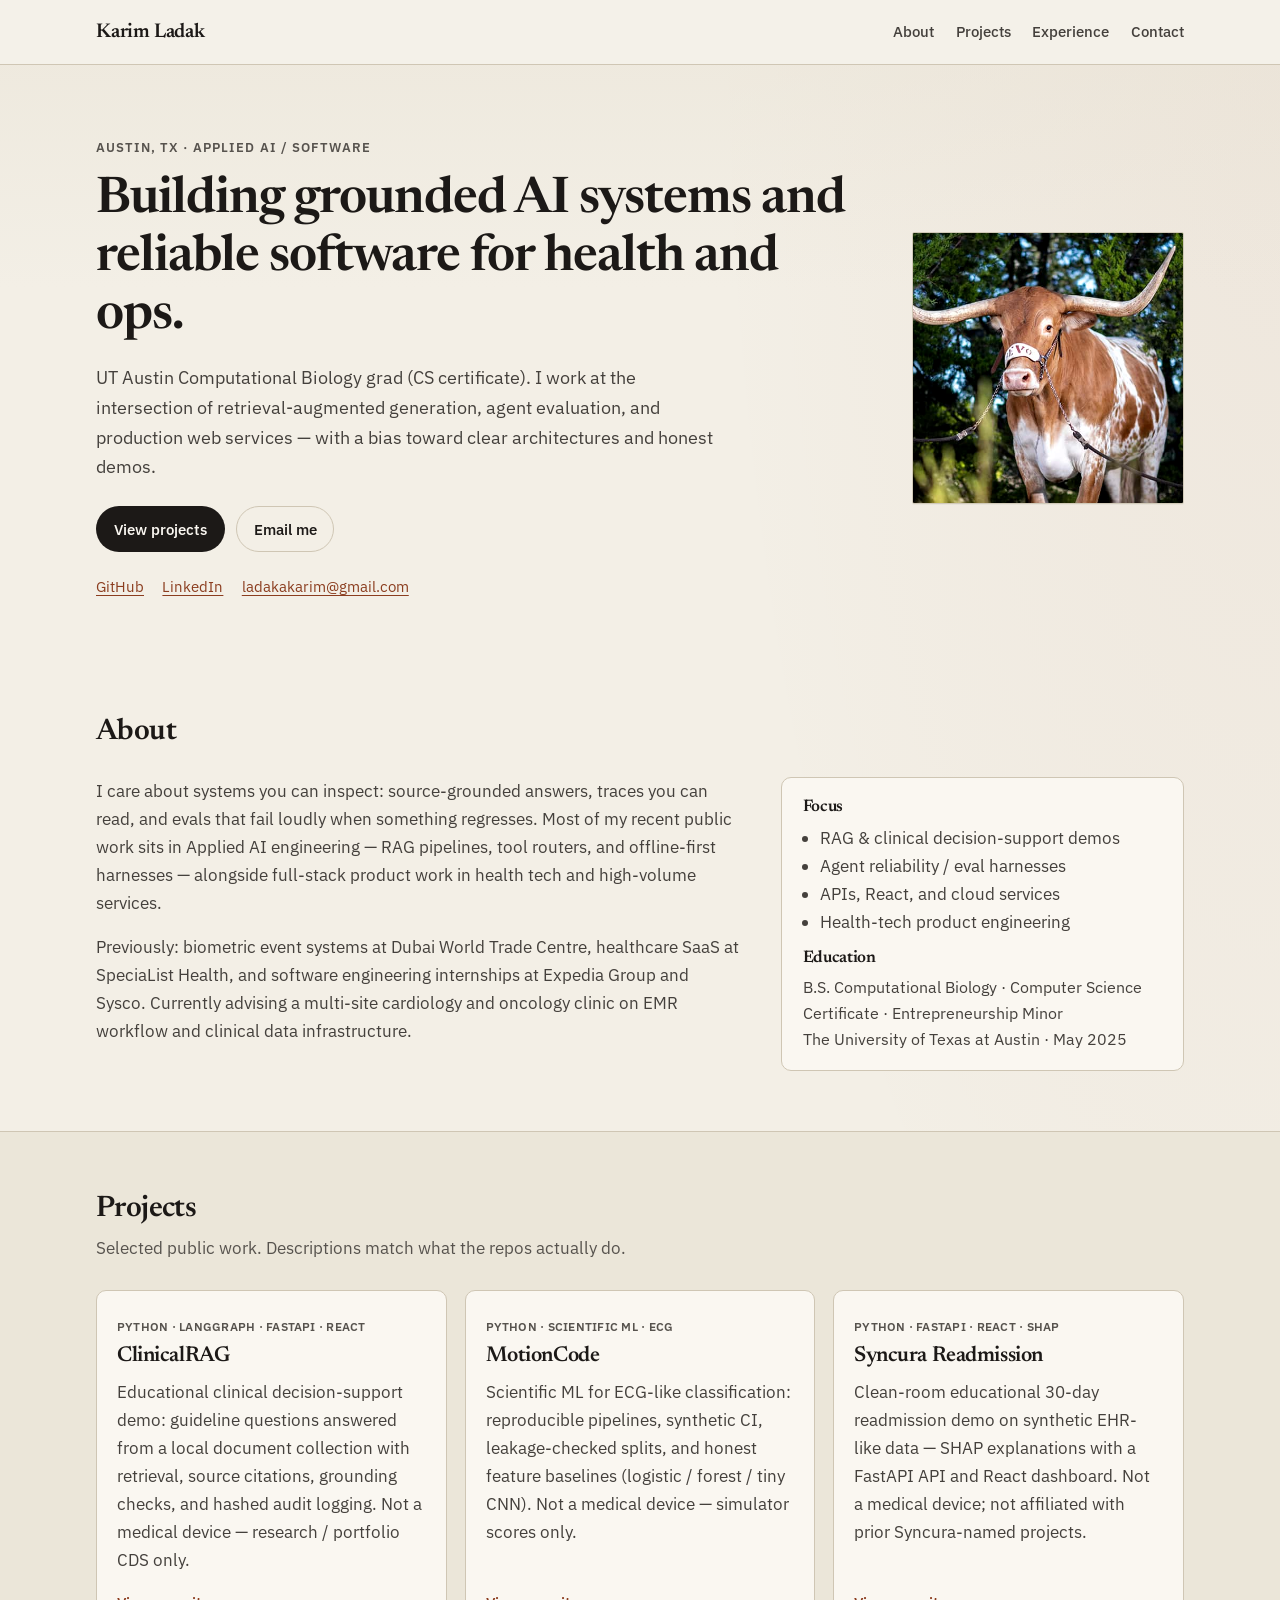
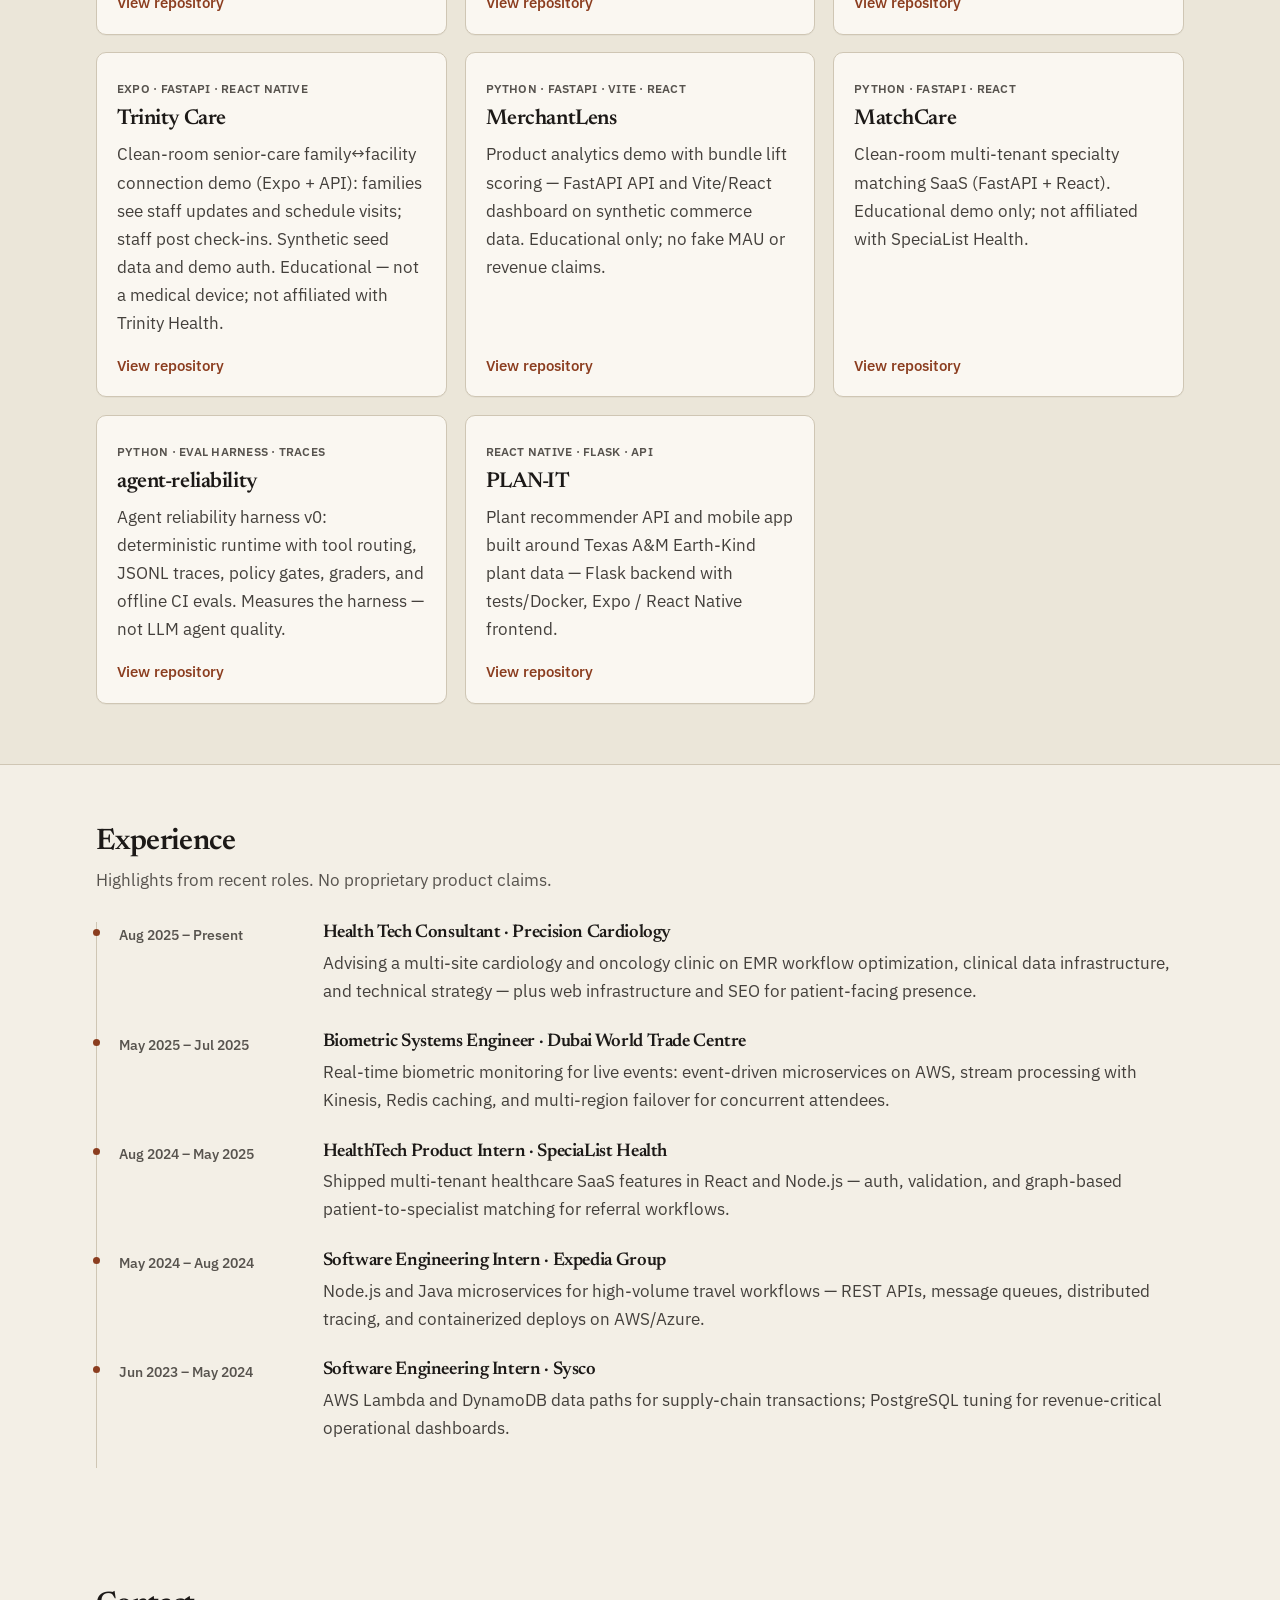
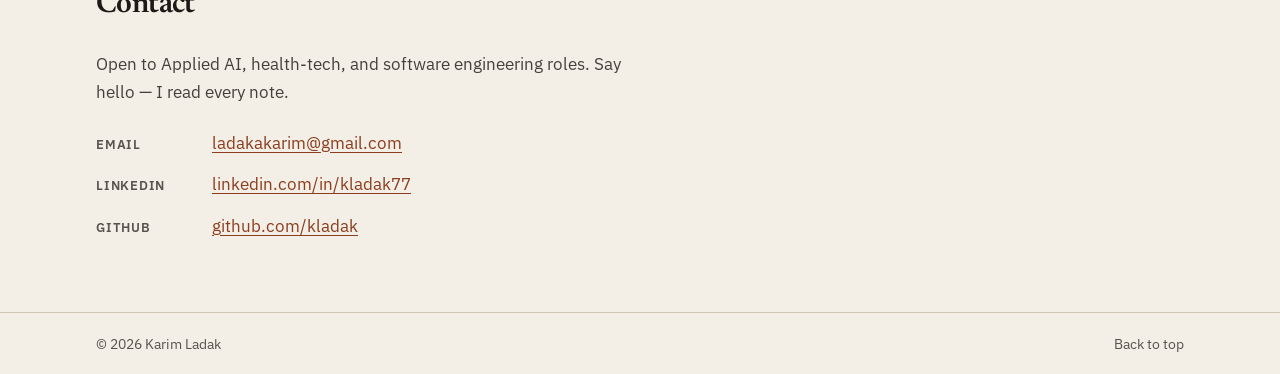
==== index.html @ 15b4f210 "Add MatchCare project card to the portfolio." ====
<!DOCTYPE html>
<html lang="en">
<head>
  <meta charset="utf-8" />
  <meta name="viewport" content="width=device-width, initial-scale=1" />
  <meta name="description" content="Karim Ladak — Applied AI and software engineer. Portfolio: clinical RAG, agent reliability harnesses, and full-stack systems." />
  <meta name="theme-color" content="#1c1917" />
  <title>Karim Ladak</title>
  <link rel="preconnect" href="https://fonts.googleapis.com" />
  <link rel="preconnect" href="https://fonts.gstatic.com" crossorigin />
  <link href="https://fonts.googleapis.com/css2?family=IBM+Plex+Sans:ital,wght@0,400;0,500;0,600;1,400&family=Newsreader:opsz,wght@6..72,500;6..72,600&display=swap" rel="stylesheet" />
  <link rel="stylesheet" href="styles.css" />
</head>
<body>
  <a class="skip-link" href="#main">Skip to content</a>

  <header class="site-header" id="top">
    <div class="wrap header-inner">
      <a class="wordmark" href="#top">Karim Ladak</a>
      <button class="nav-toggle" type="button" aria-expanded="false" aria-controls="site-nav" aria-label="Open menu">
        <span class="nav-toggle-bar" aria-hidden="true"></span>
        <span class="nav-toggle-bar" aria-hidden="true"></span>
      </button>
      <nav class="site-nav" id="site-nav" aria-label="Primary">
        <a href="#about">About</a>
        <a href="#projects">Projects</a>
        <a href="#experience">Experience</a>
        <a href="#contact">Contact</a>
      </nav>
    </div>
  </header>

  <main id="main">
    <section class="hero wrap" aria-labelledby="hero-heading">
      <div class="hero-copy">
        <p class="eyebrow">Austin, TX · Applied AI / Software</p>
        <h1 id="hero-heading">Building grounded AI systems and reliable software for health and ops.</h1>
        <p class="lede">
          UT Austin Computational Biology grad (CS certificate). I work at the intersection of
          retrieval-augmented generation, agent evaluation, and production web services —
          with a bias toward clear architectures and honest demos.
        </p>
        <div class="hero-actions">
          <a class="btn btn-primary" href="#projects">View projects</a>
          <a class="btn btn-ghost" href="mailto:ladakakarim@gmail.com">Email me</a>
        </div>
        <ul class="hero-links" aria-label="Profiles">
          <li><a href="https://github.com/kladak" rel="noopener noreferrer" target="_blank">GitHub</a></li>
          <li><a href="https://www.linkedin.com/in/kladak77" rel="noopener noreferrer" target="_blank">LinkedIn</a></li>
          <li><a href="mailto:ladakakarim@gmail.com">ladakakarim@gmail.com</a></li>
        </ul>
      </div>
      <figure class="hero-photo">
        <img src="avatar.jpg" width="320" height="320" alt="Portrait of Karim Ladak" />
      </figure>
    </section>

    <section class="section wrap" id="about" aria-labelledby="about-heading">
      <div class="section-head">
        <h2 id="about-heading">About</h2>
      </div>
      <div class="about-grid">
        <div class="about-prose">
          <p>
            I care about systems you can inspect: source-grounded answers, traces you can read,
            and evals that fail loudly when something regresses. Most of my recent public work
            sits in Applied AI engineering — RAG pipelines, tool routers, and offline-first harnesses —
            alongside full-stack product work in health tech and high-volume services.
          </p>
          <p>
            Previously: biometric event systems at Dubai World Trade Centre, healthcare SaaS at
            SpeciaList Health, and software engineering internships at Expedia Group and Sysco.
            Currently advising a multi-site cardiology and oncology clinic on EMR workflow and
            clinical data infrastructure.
          </p>
        </div>
        <aside class="about-aside" aria-label="Focus areas">
          <h3>Focus</h3>
          <ul>
            <li>RAG &amp; clinical decision-support demos</li>
            <li>Agent reliability / eval harnesses</li>
            <li>APIs, React, and cloud services</li>
            <li>Health-tech product engineering</li>
          </ul>
          <h3>Education</h3>
          <p>
            B.S. Computational Biology · Computer Science Certificate · Entrepreneurship Minor<br />
            The University of Texas at Austin · May 2025
          </p>
        </aside>
      </div>
    </section>

    <section class="section section-muted wrap" id="projects" aria-labelledby="projects-heading">
      <div class="section-head">
        <h2 id="projects-heading">Projects</h2>
        <p class="section-sub">Selected public work. Descriptions match what the repos actually do.</p>
      </div>
      <div class="project-grid">
        <article class="project-card">
          <div class="project-meta">
            <span class="tag">Python · LangGraph · FastAPI · React</span>
          </div>
          <h3><a href="https://github.com/kladak/clinicalRAG" rel="noopener noreferrer" target="_blank">ClinicalRAG</a></h3>
          <p>
            Educational clinical decision-support demo: guideline questions answered from a local
            document collection with retrieval, source citations, grounding checks, and hashed
            audit logging. Not a medical device — research / portfolio CDS only.
          </p>
          <a class="text-link" href="https://github.com/kladak/clinicalRAG" rel="noopener noreferrer" target="_blank">View repository</a>
        </article>

        <article class="project-card">
          <div class="project-meta">
            <span class="tag">Python · scientific ML · ECG</span>
          </div>
          <h3><a href="https://github.com/kladak/motioncode" rel="noopener noreferrer" target="_blank">MotionCode</a></h3>
          <p>
            Scientific ML for ECG-like classification: reproducible pipelines, synthetic CI,
            leakage-checked splits, and honest feature baselines (logistic / forest / tiny CNN).
            Not a medical device — simulator scores only.
          </p>
          <a class="text-link" href="https://github.com/kladak/motioncode" rel="noopener noreferrer" target="_blank">View repository</a>
        </article>

        <article class="project-card">
          <div class="project-meta">
            <span class="tag">Python · FastAPI · React · SHAP</span>
          </div>
          <h3><a href="https://github.com/kladak/syncura-readmission" rel="noopener noreferrer" target="_blank">Syncura Readmission</a></h3>
          <p>
            Clean-room educational 30-day readmission demo on synthetic EHR-like data —
            SHAP explanations with a FastAPI API and React dashboard. Not a medical device;
            not affiliated with prior Syncura-named projects.
          </p>
          <a class="text-link" href="https://github.com/kladak/syncura-readmission" rel="noopener noreferrer" target="_blank">View repository</a>
        </article>

        <article class="project-card">
          <div class="project-meta">
            <span class="tag">Expo · FastAPI · React Native</span>
          </div>
          <h3><a href="https://github.com/kladak/trinity-care" rel="noopener noreferrer" target="_blank">Trinity Care</a></h3>
          <p>
            Clean-room senior-care family↔facility connection demo (Expo + API):
            families see staff updates and schedule visits; staff post check-ins.
            Synthetic seed data and demo auth. Educational — not a medical device;
            not affiliated with Trinity Health.
          </p>
          <a class="text-link" href="https://github.com/kladak/trinity-care" rel="noopener noreferrer" target="_blank">View repository</a>
        </article>

        <article class="project-card">
          <div class="project-meta">
            <span class="tag">Python · FastAPI · Vite · React</span>
          </div>
          <h3><a href="https://github.com/kladak/merchantlens" rel="noopener noreferrer" target="_blank">MerchantLens</a></h3>
          <p>
            Product analytics demo with bundle lift scoring — FastAPI API and Vite/React
            dashboard on synthetic commerce data. Educational only; no fake MAU or revenue claims.
          </p>
          <a class="text-link" href="https://github.com/kladak/merchantlens" rel="noopener noreferrer" target="_blank">View repository</a>
        </article>

        <article class="project-card">
          <div class="project-meta">
            <span class="tag">Python · FastAPI · React</span>
          </div>
          <h3><a href="https://github.com/kladak/matchcare" rel="noopener noreferrer" target="_blank">MatchCare</a></h3>
          <p>
            Clean-room multi-tenant specialty matching SaaS (FastAPI + React).
            Educational demo only; not affiliated with SpeciaList Health.
          </p>
          <a class="text-link" href="https://github.com/kladak/matchcare" rel="noopener noreferrer" target="_blank">View repository</a>
        </article>

        <article class="project-card">
          <div class="project-meta">
            <span class="tag">Python · eval harness · traces</span>
          </div>
          <h3><a href="https://github.com/kladak/agent-reliability" rel="noopener noreferrer" target="_blank">agent-reliability</a></h3>
          <p>
            Agent reliability harness v0: deterministic runtime with tool routing, JSONL traces,
            policy gates, graders, and offline CI evals. Measures the harness — not LLM agent quality.
          </p>
          <a class="text-link" href="https://github.com/kladak/agent-reliability" rel="noopener noreferrer" target="_blank">View repository</a>
        </article>

        <article class="project-card">
          <div class="project-meta">
            <span class="tag">React Native · Flask · API</span>
          </div>
          <h3><a href="https://github.com/kladak/PLAN-IT" rel="noopener noreferrer" target="_blank">PLAN-IT</a></h3>
          <p>
            Plant recommender API and mobile app built around Texas A&amp;M Earth-Kind plant data —
            Flask backend with tests/Docker, Expo / React Native frontend.
          </p>
          <a class="text-link" href="https://github.com/kladak/PLAN-IT" rel="noopener noreferrer" target="_blank">View repository</a>
        </article>

      </div>
    </section>

    <section class="section wrap" id="experience" aria-labelledby="experience-heading">
      <div class="section-head">
        <h2 id="experience-heading">Experience</h2>
        <p class="section-sub">Highlights from recent roles. No proprietary product claims.</p>
      </div>
      <ol class="timeline">
        <li>
          <div class="timeline-when">Aug 2025 – Present</div>
          <div class="timeline-body">
            <h3>Health Tech Consultant · Precision Cardiology</h3>
            <p>
              Advising a multi-site cardiology and oncology clinic on EMR workflow optimization,
              clinical data infrastructure, and technical strategy — plus web infrastructure and
              SEO for patient-facing presence.
            </p>
          </div>
        </li>
        <li>
          <div class="timeline-when">May 2025 – Jul 2025</div>
          <div class="timeline-body">
            <h3>Biometric Systems Engineer · Dubai World Trade Centre</h3>
            <p>
              Real-time biometric monitoring for live events: event-driven microservices on AWS,
              stream processing with Kinesis, Redis caching, and multi-region failover for concurrent
              attendees.
            </p>
          </div>
        </li>
        <li>
          <div class="timeline-when">Aug 2024 – May 2025</div>
          <div class="timeline-body">
            <h3>HealthTech Product Intern · SpeciaList Health</h3>
            <p>
              Shipped multi-tenant healthcare SaaS features in React and Node.js — auth, validation,
              and graph-based patient-to-specialist matching for referral workflows.
            </p>
          </div>
        </li>
        <li>
          <div class="timeline-when">May 2024 – Aug 2024</div>
          <div class="timeline-body">
            <h3>Software Engineering Intern · Expedia Group</h3>
            <p>
              Node.js and Java microservices for high-volume travel workflows — REST APIs, message
              queues, distributed tracing, and containerized deploys on AWS/Azure.
            </p>
          </div>
        </li>
        <li>
          <div class="timeline-when">Jun 2023 – May 2024</div>
          <div class="timeline-body">
            <h3>Software Engineering Intern · Sysco</h3>
            <p>
              AWS Lambda and DynamoDB data paths for supply-chain transactions; PostgreSQL tuning
              for revenue-critical operational dashboards.
            </p>
          </div>
        </li>
      </ol>
    </section>

    <section class="section section-contact wrap" id="contact" aria-labelledby="contact-heading">
      <div class="section-head">
        <h2 id="contact-heading">Contact</h2>
      </div>
      <p class="contact-lede">
        Open to Applied AI, health-tech, and software engineering roles.
        Say hello — I read every note.
      </p>
      <ul class="contact-list">
        <li>
          <span class="contact-label">Email</span>
          <a href="mailto:ladakakarim@gmail.com">ladakakarim@gmail.com</a>
        </li>
        <li>
          <span class="contact-label">LinkedIn</span>
          <a href="https://www.linkedin.com/in/kladak77" rel="noopener noreferrer" target="_blank">linkedin.com/in/kladak77</a>
        </li>
        <li>
          <span class="contact-label">GitHub</span>
          <a href="https://github.com/kladak" rel="noopener noreferrer" target="_blank">github.com/kladak</a>
        </li>
      </ul>
    </section>
  </main>

  <footer class="site-footer">
    <div class="wrap footer-inner">
      <p>© <span id="year"></span> Karim Ladak</p>
      <a href="#top">Back to top</a>
    </div>
  </footer>

  <script src="script.js" defer></script>
</body>
</html>
---- styles.css ----
:root {
  --bg: #f3efe6;
  --bg-raised: #faf7f1;
  --bg-muted: #e8e2d4;
  --ink: #1c1917;
  --ink-soft: #44403c;
  --muted: #57534e;
  --line: #cfc6b4;
  --accent: #8b3d1f;
  --accent-hover: #6b2d16;
  --focus: #1c1917;
  --shadow: 0 1px 0 rgba(28, 25, 23, 0.04);
  --radius: 10px;
  --max: 68rem;
  --header-h: 4rem;
}

*,
*::before,
*::after {
  box-sizing: border-box;
}

html {
  scroll-behavior: smooth;
}

@media (prefers-reduced-motion: reduce) {
  html { scroll-behavior: auto; }
  *, *::before, *::after {
    animation-duration: 0.01ms !important;
    animation-iteration-count: 1 !important;
    transition-duration: 0.01ms !important;
  }
}

body {
  margin: 0;
  font-family: "IBM Plex Sans", "Segoe UI", sans-serif;
  font-size: 1.0625rem;
  line-height: 1.65;
  color: var(--ink);
  background: var(--bg);
  background-image:
    linear-gradient(180deg, rgba(232, 226, 212, 0.55) 0, transparent 18rem),
    radial-gradient(ellipse at 100% 0, rgba(139, 61, 31, 0.05), transparent 36rem);
}

img {
  max-width: 100%;
  height: auto;
  display: block;
}

a {
  color: var(--accent);
  text-underline-offset: 0.18em;
}

a:hover {
  color: var(--accent-hover);
}

a:focus-visible,
button:focus-visible {
  outline: 2px solid var(--focus);
  outline-offset: 3px;
}

.skip-link {
  position: absolute;
  left: 0.75rem;
  top: -3rem;
  z-index: 80;
  padding: 0.45rem 0.75rem;
  background: var(--ink);
  color: var(--bg-raised);
  text-decoration: none;
}

.skip-link:focus {
  top: 0.75rem;
}

.wrap {
  width: min(var(--max), calc(100% - 2.5rem));
  margin-inline: auto;
}

.site-header {
  position: sticky;
  top: 0;
  z-index: 40;
  background: color-mix(in srgb, var(--bg) 88%, white);
  backdrop-filter: blur(10px);
  border-bottom: 1px solid var(--line);
}

.header-inner {
  display: flex;
  align-items: center;
  justify-content: space-between;
  min-height: var(--header-h);
  gap: 1rem;
}

.wordmark {
  font-family: Newsreader, "Times New Roman", serif;
  font-size: 1.25rem;
  font-weight: 600;
  letter-spacing: -0.01em;
  color: var(--ink);
  text-decoration: none;
}

.wordmark:hover { color: var(--ink); }

.site-nav {
  display: flex;
  gap: 1.35rem;
}

.site-nav a {
  color: var(--ink-soft);
  text-decoration: none;
  font-size: 0.95rem;
  font-weight: 500;
}

.site-nav a:hover { color: var(--ink); }

.nav-toggle {
  display: none;
  width: 2.5rem;
  height: 2.5rem;
  padding: 0;
  border: 1px solid var(--line);
  border-radius: 6px;
  background: var(--bg-raised);
  cursor: pointer;
}

.nav-toggle-bar {
  display: block;
  width: 1rem;
  height: 1.5px;
  margin: 4px auto;
  background: var(--ink);
}

.hero {
  display: grid;
  grid-template-columns: minmax(0, 1.4fr) minmax(12rem, 17rem);
  gap: 3.5rem;
  align-items: center;
  padding: 4.5rem 0 3.5rem;
}

.eyebrow {
  margin: 0 0 0.85rem;
  font-size: 0.8rem;
  font-weight: 600;
  letter-spacing: 0.08em;
  text-transform: uppercase;
  color: var(--muted);
}

h1, h2, h3 {
  font-family: Newsreader, "Times New Roman", serif;
  font-weight: 600;
  letter-spacing: -0.02em;
  line-height: 1.15;
}

h1 {
  margin: 0 0 1.1rem;
  font-size: clamp(2.05rem, 4.2vw, 3.15rem);
}

.lede {
  margin: 0 0 1.5rem;
  max-width: 40rem;
  color: var(--ink-soft);
  font-size: 1.125rem;
}

.hero-actions {
  display: flex;
  flex-wrap: wrap;
  gap: 0.7rem;
  margin-bottom: 1.35rem;
}

.btn {
  display: inline-flex;
  align-items: center;
  justify-content: center;
  padding: 0.6rem 1.05rem;
  border-radius: 999px;
  font-weight: 550;
  font-size: 0.95rem;
  text-decoration: none;
  border: 1px solid transparent;
}

.btn-primary {
  background: var(--ink);
  color: #faf7f1;
}

.btn-primary:hover {
  background: #0c0a09;
  color: #faf7f1;
}

.btn-ghost {
  background: transparent;
  color: var(--ink);
  border-color: var(--line);
}

.btn-ghost:hover {
  color: var(--ink);
  border-color: var(--ink);
}

.hero-links {
  display: flex;
  flex-wrap: wrap;
  gap: 0.4rem 1.15rem;
  margin: 0;
  padding: 0;
  list-style: none;
  font-size: 0.95rem;
}

.hero-photo {
  margin: 0;
}

.hero-photo img {
  width: 100%;
  aspect-ratio: 1;
  object-fit: cover;
  object-position: 50% 18%;
  border-radius: 2px;
  border: 1px solid var(--line);
  box-shadow: var(--shadow);
  filter: grayscale(0.12) contrast(1.04);
}

.section {
  padding: 3.75rem 0;
}

.section-muted {
  border-block: 1px solid var(--line);
  background: color-mix(in srgb, var(--bg-muted) 70%, var(--bg));
  width: 100%;
  max-width: none;
  padding-inline: 0;
}

.section-muted.wrap {
  width: 100%;
}

.section-muted > * {
  width: min(var(--max), calc(100% - 2.5rem));
  margin-inline: auto;
}

.section-head {
  margin-bottom: 1.75rem;
}

.section-head h2 {
  margin: 0;
  font-size: 1.85rem;
}

.section-sub {
  margin: 0.45rem 0 0;
  color: var(--muted);
  max-width: 38rem;
}

.about-grid {
  display: grid;
  grid-template-columns: minmax(0, 1.6fr) minmax(0, 1fr);
  gap: 2.5rem;
}

.about-prose p {
  margin: 0 0 1rem;
  color: var(--ink-soft);
}

.about-aside {
  padding: 1.25rem 1.3rem 1.1rem;
  background: var(--bg-raised);
  border: 1px solid var(--line);
  border-radius: var(--radius);
}

.about-aside h3 {
  margin: 0.85rem 0 0.4rem;
  font-size: 1.05rem;
}

.about-aside h3:first-child { margin-top: 0; }

.about-aside ul {
  margin: 0;
  padding-left: 1.1rem;
  color: var(--ink-soft);
}

.about-aside p {
  margin: 0;
  color: var(--ink-soft);
  font-size: 0.98rem;
}

.project-grid {
  display: grid;
  grid-template-columns: repeat(3, minmax(0, 1fr));
  gap: 1.1rem;
}

.project-card {
  display: flex;
  flex-direction: column;
  padding: 1.25rem 1.25rem 1.15rem;
  background: var(--bg-raised);
  border: 1px solid var(--line);
  border-radius: var(--radius);
  box-shadow: var(--shadow);
}

.project-card h3 {
  margin: 0.35rem 0 0.55rem;
  font-size: 1.35rem;
}

.project-card h3 a {
  color: var(--ink);
  text-decoration: none;
}

.project-card h3 a:hover { color: var(--accent); }

.project-card p {
  margin: 0 0 1rem;
  color: var(--ink-soft);
  flex: 1;
}

.tag {
  font-size: 0.75rem;
  font-weight: 600;
  letter-spacing: 0.02em;
  color: var(--muted);
  text-transform: uppercase;
}

.text-link {
  font-weight: 550;
  font-size: 0.95rem;
  text-decoration: none;
}

.text-link:hover { text-decoration: underline; }

.timeline {
  list-style: none;
  margin: 0;
  padding: 0;
  border-left: 1px solid var(--line);
}

.timeline li {
  display: grid;
  grid-template-columns: 11.5rem minmax(0, 1fr);
  gap: 1.25rem;
  padding: 0 0 1.65rem 1.35rem;
  position: relative;
}

.timeline li::before {
  content: "";
  position: absolute;
  left: -4px;
  top: 0.45rem;
  width: 7px;
  height: 7px;
  border-radius: 50%;
  background: var(--accent);
}

.timeline-when {
  font-size: 0.88rem;
  font-weight: 550;
  color: var(--muted);
  padding-top: 0.15rem;
}

.timeline-body h3 {
  margin: 0 0 0.35rem;
  font-size: 1.15rem;
}

.timeline-body p {
  margin: 0;
  color: var(--ink-soft);
}

.section-contact {
  padding-bottom: 4.5rem;
}

.contact-lede {
  margin: 0 0 1.4rem;
  max-width: 34rem;
  color: var(--ink-soft);
}

.contact-list {
  list-style: none;
  margin: 0;
  padding: 0;
  display: grid;
  gap: 0.85rem;
}

.contact-list li {
  display: grid;
  grid-template-columns: 6.5rem minmax(0, 1fr);
  gap: 0.75rem;
  align-items: baseline;
}

.contact-label {
  font-size: 0.8rem;
  font-weight: 600;
  letter-spacing: 0.06em;
  text-transform: uppercase;
  color: var(--muted);
}

.site-footer {
  border-top: 1px solid var(--line);
  padding: 1.15rem 0;
  color: var(--muted);
  font-size: 0.9rem;
}

.footer-inner {
  display: flex;
  justify-content: space-between;
  gap: 1rem;
}

.footer-inner p { margin: 0; }

.footer-inner a {
  color: var(--muted);
  text-decoration: none;
}

.footer-inner a:hover { color: var(--ink); }

@media (max-width: 860px) {
  .hero {
    grid-template-columns: 1fr;
    gap: 2rem;
    padding-top: 3rem;
  }

  .hero-photo {
    max-width: 16rem;
  }

  .about-grid,
  .project-grid,
  .timeline li {
    grid-template-columns: 1fr;
  }

  .timeline-when { padding-top: 0; }
}

@media (max-width: 640px) {
  .nav-toggle { display: inline-block; }

  .site-nav {
    display: none;
    position: absolute;
    inset: var(--header-h) 0 auto 0;
    flex-direction: column;
    gap: 0;
    padding: 0.6rem 1.25rem 1rem;
    background: var(--bg-raised);
    border-bottom: 1px solid var(--line);
  }

  .site-nav.is-open { display: flex; }

  .site-nav a { padding: 0.45rem 0; }

  .hero-photo { max-width: 12.5rem; }

  .contact-list li { grid-template-columns: 1fr; gap: 0.15rem; }
}
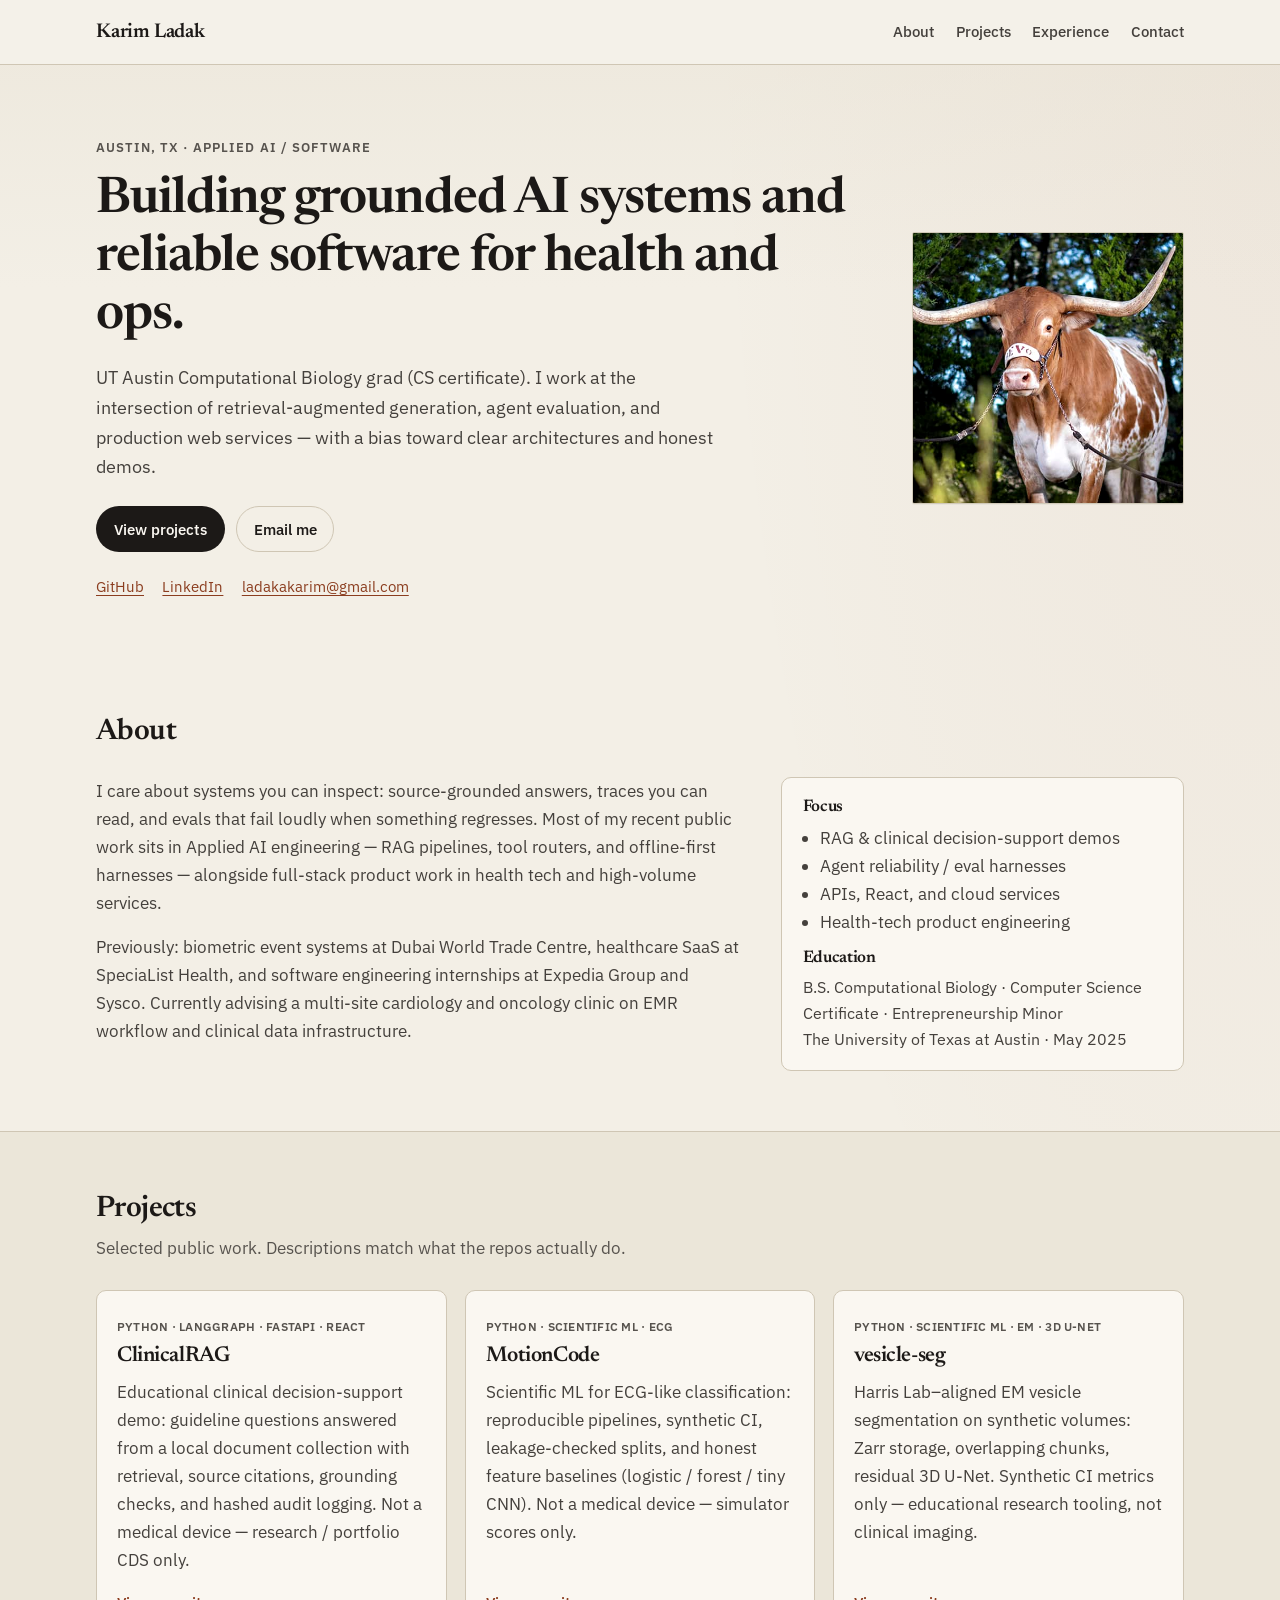
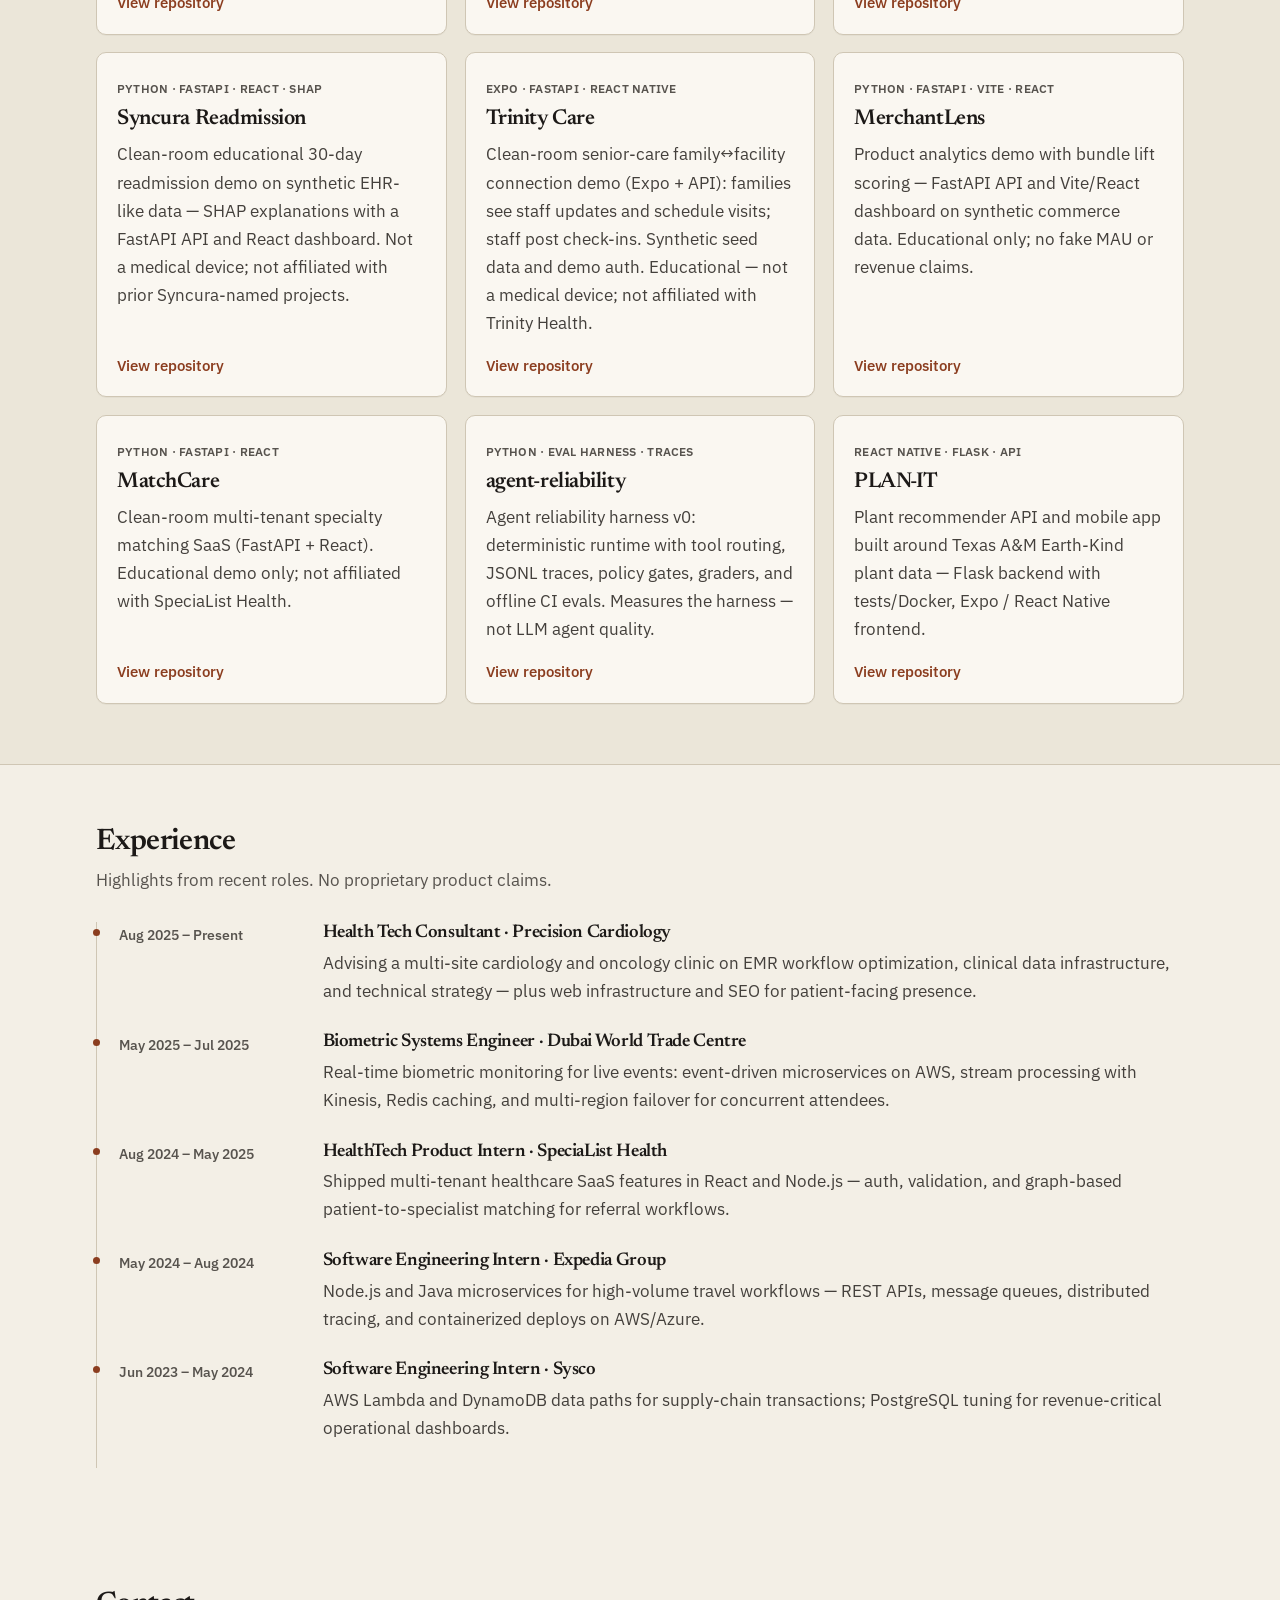
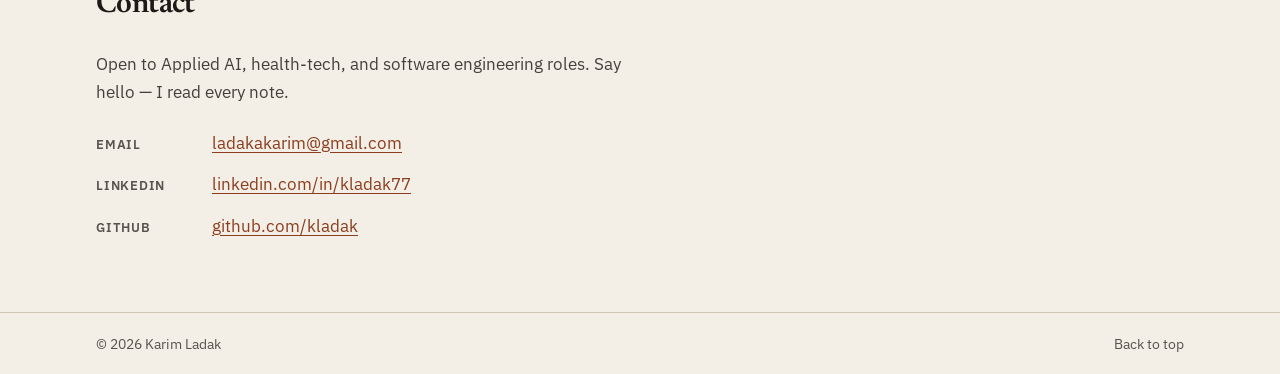
==== commit 6846414f: "Add vesicle-seg project card to the portfolio." ====
--- a/index.html
+++ b/index.html
@@ -125,6 +125,19 @@
 
         <article class="project-card">
           <div class="project-meta">
+            <span class="tag">Python · scientific ML · EM · 3D U-Net</span>
+          </div>
+          <h3><a href="https://github.com/kladak/vesicle-seg" rel="noopener noreferrer" target="_blank">vesicle-seg</a></h3>
+          <p>
+            Harris Lab–aligned EM vesicle segmentation on synthetic volumes:
+            Zarr storage, overlapping chunks, residual 3D U-Net. Synthetic CI
+            metrics only — educational research tooling, not clinical imaging.
+          </p>
+          <a class="text-link" href="https://github.com/kladak/vesicle-seg" rel="noopener noreferrer" target="_blank">View repository</a>
+        </article>
+
+        <article class="project-card">
+          <div class="project-meta">
             <span class="tag">Python · FastAPI · React · SHAP</span>
           </div>
           <h3><a href="https://github.com/kladak/syncura-readmission" rel="noopener noreferrer" target="_blank">Syncura Readmission</a></h3>
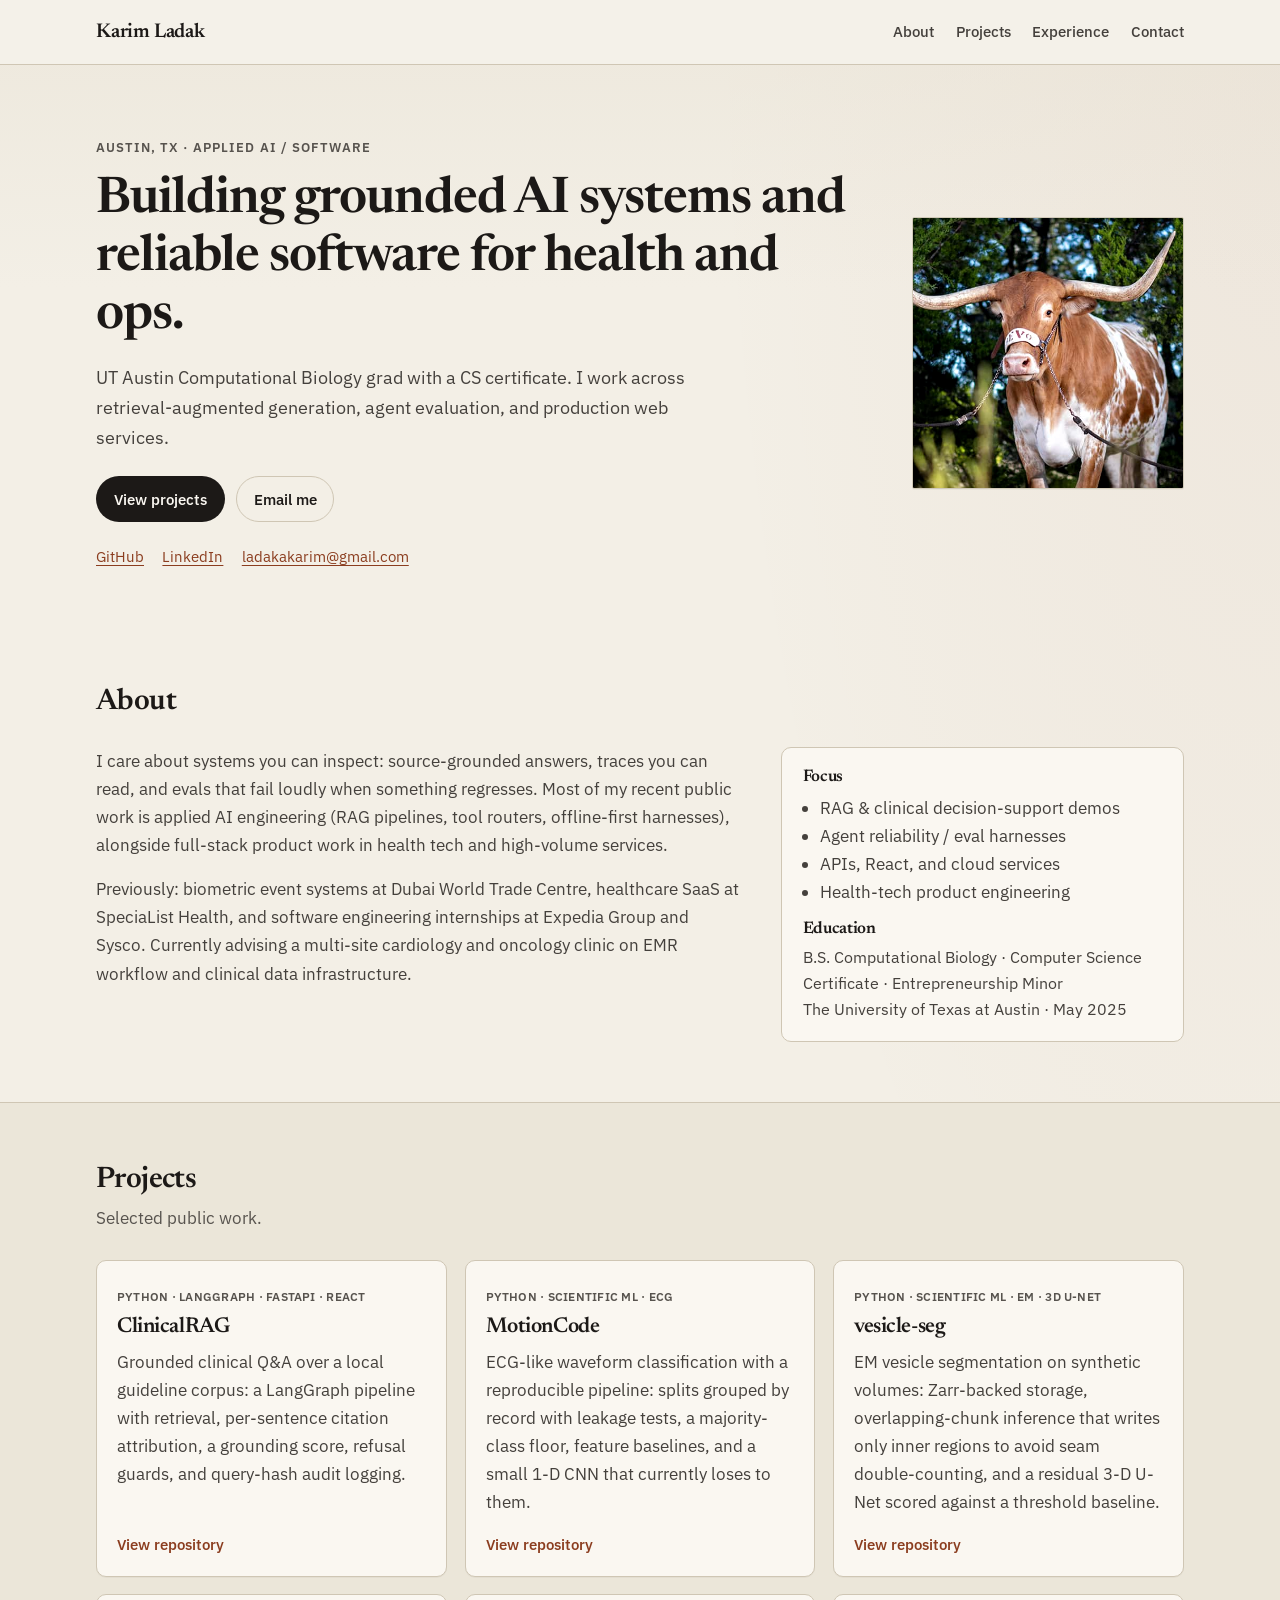
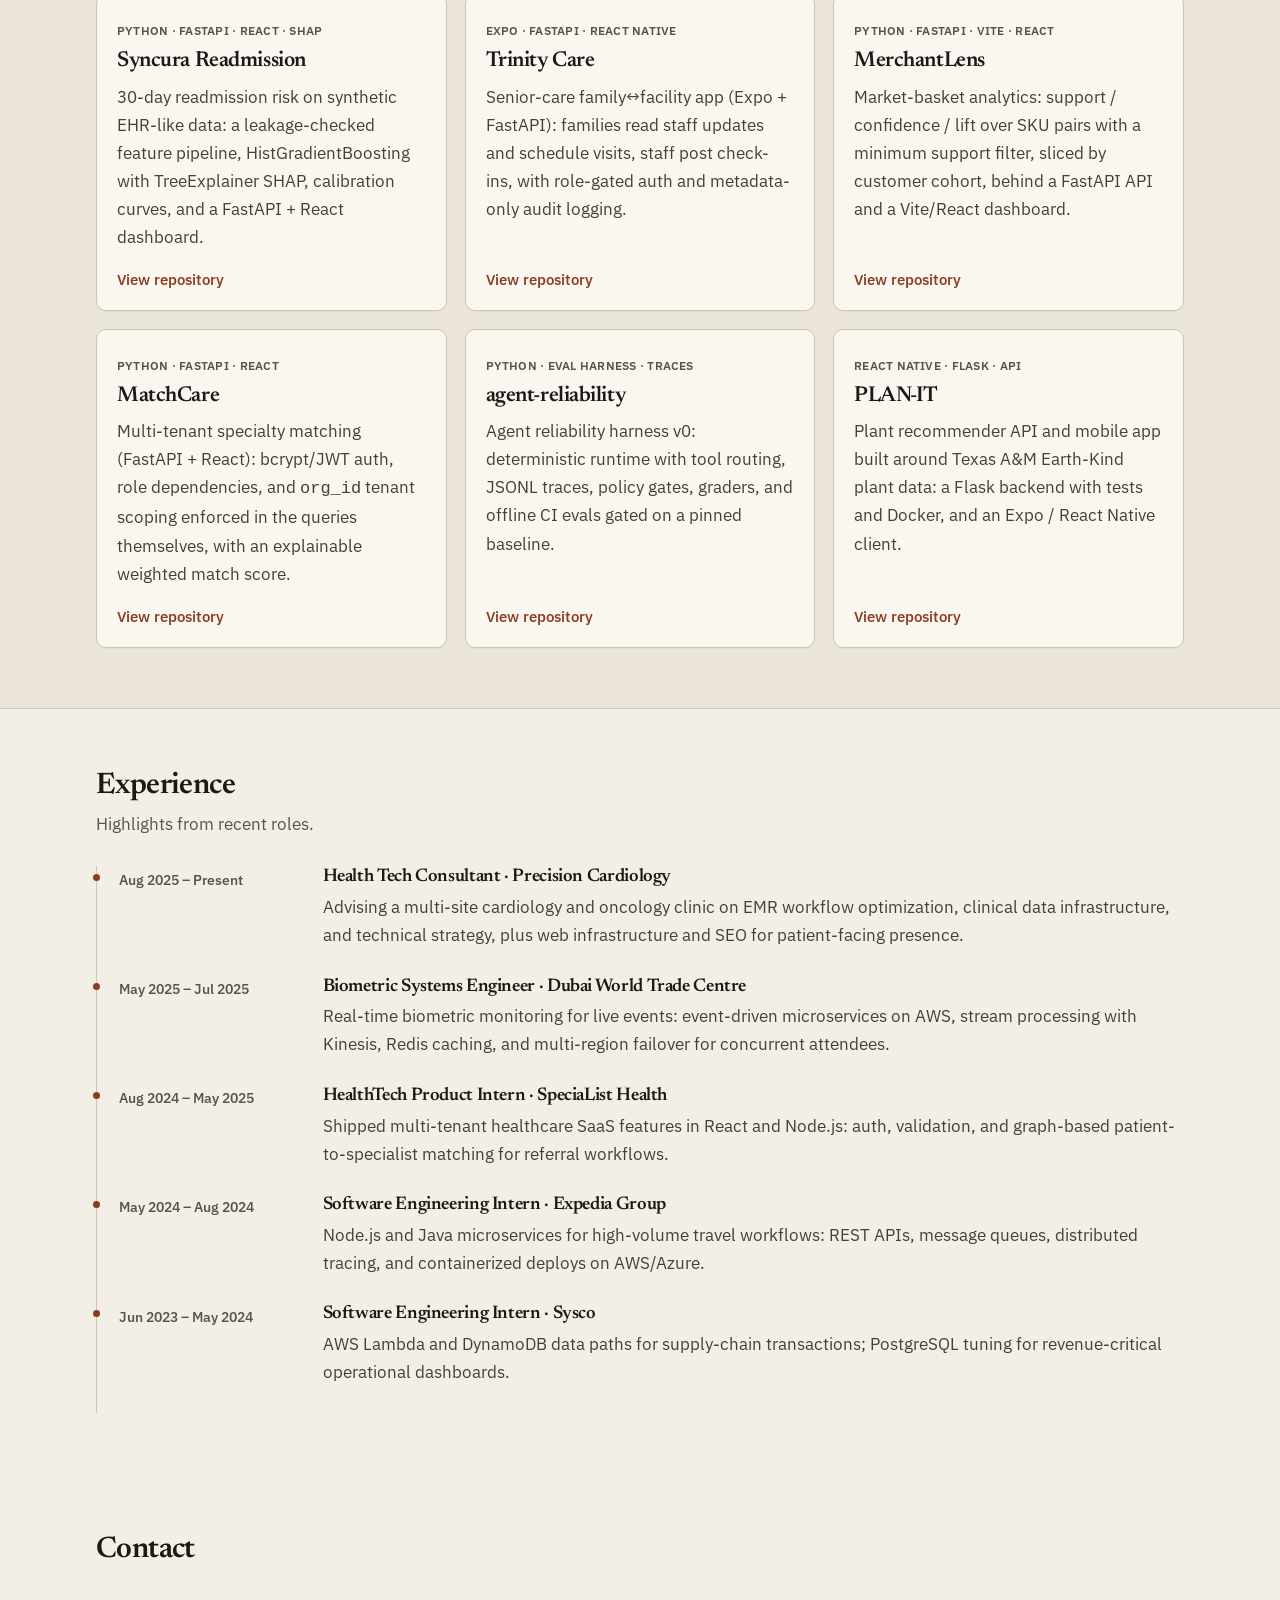
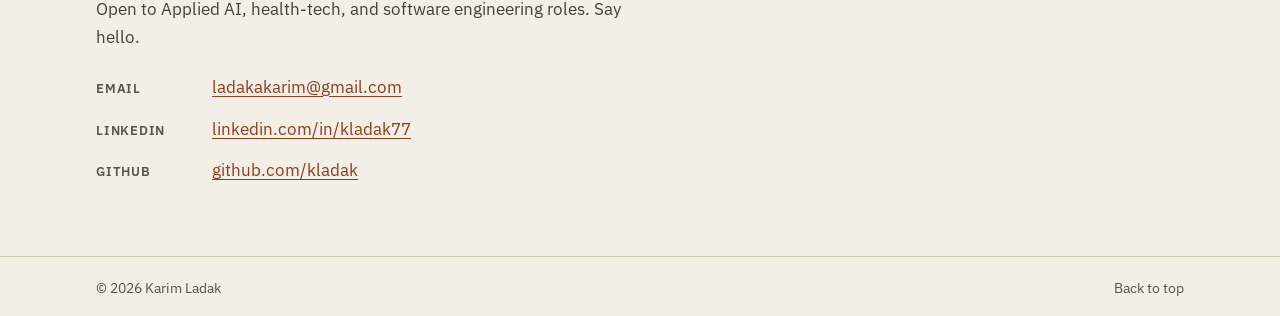
==== commit 45176e74: "docs: rewrite project descriptions" ====
--- a/index.html
+++ b/index.html
@@ -3,7 +3,7 @@
 <head>
   <meta charset="utf-8" />
   <meta name="viewport" content="width=device-width, initial-scale=1" />
-  <meta name="description" content="Karim Ladak — Applied AI and software engineer. Portfolio: clinical RAG, agent reliability harnesses, and full-stack systems." />
+  <meta name="description" content="Karim Ladak, applied AI and software engineer. Clinical RAG, agent reliability harnesses, and full-stack systems." />
   <meta name="theme-color" content="#1c1917" />
   <title>Karim Ladak</title>
   <link rel="preconnect" href="https://fonts.googleapis.com" />
@@ -36,9 +36,8 @@
         <p class="eyebrow">Austin, TX · Applied AI / Software</p>
         <h1 id="hero-heading">Building grounded AI systems and reliable software for health and ops.</h1>
         <p class="lede">
-          UT Austin Computational Biology grad (CS certificate). I work at the intersection of
-          retrieval-augmented generation, agent evaluation, and production web services —
-          with a bias toward clear architectures and honest demos.
+          UT Austin Computational Biology grad with a CS certificate. I work across
+          retrieval-augmented generation, agent evaluation, and production web services.
         </p>
         <div class="hero-actions">
           <a class="btn btn-primary" href="#projects">View projects</a>
@@ -63,8 +62,8 @@
         <div class="about-prose">
           <p>
             I care about systems you can inspect: source-grounded answers, traces you can read,
-            and evals that fail loudly when something regresses. Most of my recent public work
-            sits in Applied AI engineering — RAG pipelines, tool routers, and offline-first harnesses —
+            and evals that fail loudly when something regresses. Most of my recent public work is
+            applied AI engineering (RAG pipelines, tool routers, offline-first harnesses),
             alongside full-stack product work in health tech and high-volume services.
           </p>
           <p>
@@ -94,7 +93,7 @@
     <section class="section section-muted wrap" id="projects" aria-labelledby="projects-heading">
       <div class="section-head">
         <h2 id="projects-heading">Projects</h2>
-        <p class="section-sub">Selected public work. Descriptions match what the repos actually do.</p>
+        <p class="section-sub">Selected public work.</p>
       </div>
       <div class="project-grid">
         <article class="project-card">
@@ -103,9 +102,9 @@
           </div>
           <h3><a href="https://github.com/kladak/clinicalRAG" rel="noopener noreferrer" target="_blank">ClinicalRAG</a></h3>
           <p>
-            Educational clinical decision-support demo: guideline questions answered from a local
-            document collection with retrieval, source citations, grounding checks, and hashed
-            audit logging. Not a medical device — research / portfolio CDS only.
+            Grounded clinical Q&amp;A over a local guideline corpus: a LangGraph pipeline with
+            retrieval, per-sentence citation attribution, a grounding score, refusal guards, and
+            query-hash audit logging.
           </p>
           <a class="text-link" href="https://github.com/kladak/clinicalRAG" rel="noopener noreferrer" target="_blank">View repository</a>
         </article>
@@ -116,9 +115,9 @@
           </div>
           <h3><a href="https://github.com/kladak/motioncode" rel="noopener noreferrer" target="_blank">MotionCode</a></h3>
           <p>
-            Scientific ML for ECG-like classification: reproducible pipelines, synthetic CI,
-            leakage-checked splits, and honest feature baselines (logistic / forest / tiny CNN).
-            Not a medical device — simulator scores only.
+            ECG-like waveform classification with a reproducible pipeline: splits grouped by
+            record with leakage tests, a majority-class floor, feature baselines, and a small 1-D
+            CNN that currently loses to them.
           </p>
           <a class="text-link" href="https://github.com/kladak/motioncode" rel="noopener noreferrer" target="_blank">View repository</a>
         </article>
@@ -129,9 +128,9 @@
           </div>
           <h3><a href="https://github.com/kladak/vesicle-seg" rel="noopener noreferrer" target="_blank">vesicle-seg</a></h3>
           <p>
-            Harris Lab–aligned EM vesicle segmentation on synthetic volumes:
-            Zarr storage, overlapping chunks, residual 3D U-Net. Synthetic CI
-            metrics only — educational research tooling, not clinical imaging.
+            EM vesicle segmentation on synthetic volumes: Zarr-backed storage, overlapping-chunk
+            inference that writes only inner regions to avoid seam double-counting, and a residual
+            3-D U-Net scored against a threshold baseline.
           </p>
           <a class="text-link" href="https://github.com/kladak/vesicle-seg" rel="noopener noreferrer" target="_blank">View repository</a>
         </article>
@@ -142,9 +141,9 @@
           </div>
           <h3><a href="https://github.com/kladak/syncura-readmission" rel="noopener noreferrer" target="_blank">Syncura Readmission</a></h3>
           <p>
-            Clean-room educational 30-day readmission demo on synthetic EHR-like data —
-            SHAP explanations with a FastAPI API and React dashboard. Not a medical device;
-            not affiliated with prior Syncura-named projects.
+            30-day readmission risk on synthetic EHR-like data: a leakage-checked feature
+            pipeline, HistGradientBoosting with TreeExplainer SHAP, calibration curves, and a
+            FastAPI + React dashboard.
           </p>
           <a class="text-link" href="https://github.com/kladak/syncura-readmission" rel="noopener noreferrer" target="_blank">View repository</a>
         </article>
@@ -155,10 +154,9 @@
           </div>
           <h3><a href="https://github.com/kladak/trinity-care" rel="noopener noreferrer" target="_blank">Trinity Care</a></h3>
           <p>
-            Clean-room senior-care family↔facility connection demo (Expo + API):
-            families see staff updates and schedule visits; staff post check-ins.
-            Synthetic seed data and demo auth. Educational — not a medical device;
-            not affiliated with Trinity Health.
+            Senior-care family↔facility app (Expo + FastAPI): families read staff updates and
+            schedule visits, staff post check-ins, with role-gated auth and metadata-only audit
+            logging.
           </p>
           <a class="text-link" href="https://github.com/kladak/trinity-care" rel="noopener noreferrer" target="_blank">View repository</a>
         </article>
@@ -169,8 +167,9 @@
           </div>
           <h3><a href="https://github.com/kladak/merchantlens" rel="noopener noreferrer" target="_blank">MerchantLens</a></h3>
           <p>
-            Product analytics demo with bundle lift scoring — FastAPI API and Vite/React
-            dashboard on synthetic commerce data. Educational only; no fake MAU or revenue claims.
+            Market-basket analytics: support / confidence / lift over SKU pairs with a minimum
+            support filter, sliced by customer cohort, behind a FastAPI API and a Vite/React
+            dashboard.
           </p>
           <a class="text-link" href="https://github.com/kladak/merchantlens" rel="noopener noreferrer" target="_blank">View repository</a>
         </article>
@@ -181,8 +180,9 @@
           </div>
           <h3><a href="https://github.com/kladak/matchcare" rel="noopener noreferrer" target="_blank">MatchCare</a></h3>
           <p>
-            Clean-room multi-tenant specialty matching SaaS (FastAPI + React).
-            Educational demo only; not affiliated with SpeciaList Health.
+            Multi-tenant specialty matching (FastAPI + React): bcrypt/JWT auth, role
+            dependencies, and <code>org_id</code> tenant scoping enforced in the queries
+            themselves, with an explainable weighted match score.
           </p>
           <a class="text-link" href="https://github.com/kladak/matchcare" rel="noopener noreferrer" target="_blank">View repository</a>
         </article>
@@ -194,7 +194,7 @@
           <h3><a href="https://github.com/kladak/agent-reliability" rel="noopener noreferrer" target="_blank">agent-reliability</a></h3>
           <p>
             Agent reliability harness v0: deterministic runtime with tool routing, JSONL traces,
-            policy gates, graders, and offline CI evals. Measures the harness — not LLM agent quality.
+            policy gates, graders, and offline CI evals gated on a pinned baseline.
           </p>
           <a class="text-link" href="https://github.com/kladak/agent-reliability" rel="noopener noreferrer" target="_blank">View repository</a>
         </article>
@@ -205,8 +205,8 @@
           </div>
           <h3><a href="https://github.com/kladak/PLAN-IT" rel="noopener noreferrer" target="_blank">PLAN-IT</a></h3>
           <p>
-            Plant recommender API and mobile app built around Texas A&amp;M Earth-Kind plant data —
-            Flask backend with tests/Docker, Expo / React Native frontend.
+            Plant recommender API and mobile app built around Texas A&amp;M Earth-Kind plant data:
+            a Flask backend with tests and Docker, and an Expo / React Native client.
           </p>
           <a class="text-link" href="https://github.com/kladak/PLAN-IT" rel="noopener noreferrer" target="_blank">View repository</a>
         </article>
@@ -217,7 +217,7 @@
     <section class="section wrap" id="experience" aria-labelledby="experience-heading">
       <div class="section-head">
         <h2 id="experience-heading">Experience</h2>
-        <p class="section-sub">Highlights from recent roles. No proprietary product claims.</p>
+        <p class="section-sub">Highlights from recent roles.</p>
       </div>
       <ol class="timeline">
         <li>
@@ -226,7 +226,7 @@
             <h3>Health Tech Consultant · Precision Cardiology</h3>
             <p>
               Advising a multi-site cardiology and oncology clinic on EMR workflow optimization,
-              clinical data infrastructure, and technical strategy — plus web infrastructure and
+              clinical data infrastructure, and technical strategy, plus web infrastructure and
               SEO for patient-facing presence.
             </p>
           </div>
@@ -247,7 +247,7 @@
           <div class="timeline-body">
             <h3>HealthTech Product Intern · SpeciaList Health</h3>
             <p>
-              Shipped multi-tenant healthcare SaaS features in React and Node.js — auth, validation,
+              Shipped multi-tenant healthcare SaaS features in React and Node.js: auth, validation,
               and graph-based patient-to-specialist matching for referral workflows.
             </p>
           </div>
@@ -257,7 +257,7 @@
           <div class="timeline-body">
             <h3>Software Engineering Intern · Expedia Group</h3>
             <p>
-              Node.js and Java microservices for high-volume travel workflows — REST APIs, message
+              Node.js and Java microservices for high-volume travel workflows: REST APIs, message
               queues, distributed tracing, and containerized deploys on AWS/Azure.
             </p>
           </div>
@@ -281,7 +281,7 @@
       </div>
       <p class="contact-lede">
         Open to Applied AI, health-tech, and software engineering roles.
-        Say hello — I read every note.
+        Say hello.
       </p>
       <ul class="contact-list">
         <li>
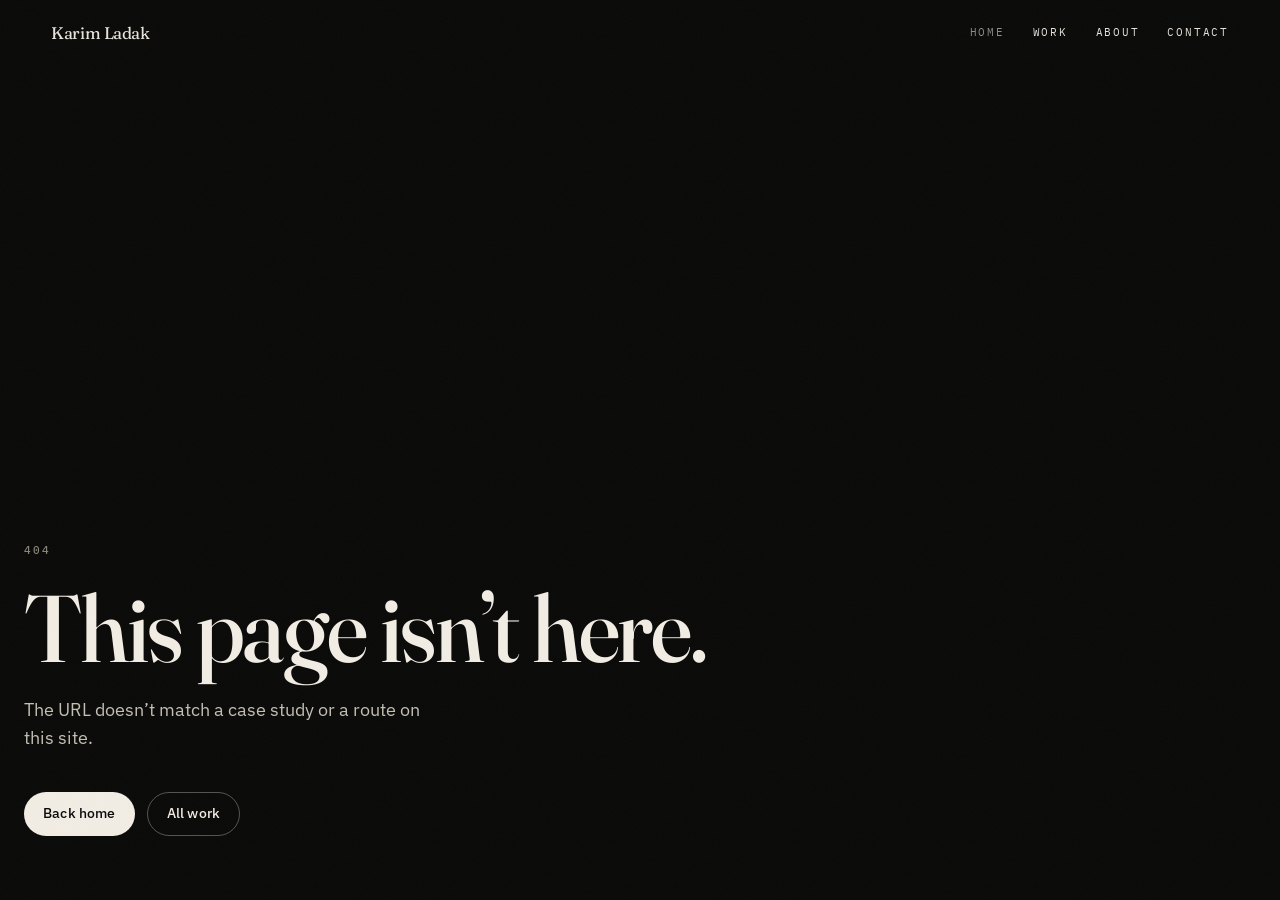
==== commit 35378261: "Point ClinicalRAG live demo at clinicalrag-three.vercel.app" ====
--- a/index.html
+++ b/index.html
@@ -1,312 +1 @@
-<!DOCTYPE html>
-<html lang="en">
-<head>
-  <meta charset="utf-8" />
-  <meta name="viewport" content="width=device-width, initial-scale=1" />
-  <meta name="description" content="Karim Ladak, applied AI and software engineer. Clinical RAG, agent reliability harnesses, and full-stack systems." />
-  <meta name="theme-color" content="#1c1917" />
-  <title>Karim Ladak</title>
-  <link rel="preconnect" href="https://fonts.googleapis.com" />
-  <link rel="preconnect" href="https://fonts.gstatic.com" crossorigin />
-  <link href="https://fonts.googleapis.com/css2?family=IBM+Plex+Sans:ital,wght@0,400;0,500;0,600;1,400&family=Newsreader:opsz,wght@6..72,500;6..72,600&display=swap" rel="stylesheet" />
-  <link rel="stylesheet" href="styles.css" />
-</head>
-<body>
-  <a class="skip-link" href="#main">Skip to content</a>
-
-  <header class="site-header" id="top">
-    <div class="wrap header-inner">
-      <a class="wordmark" href="#top">Karim Ladak</a>
-      <button class="nav-toggle" type="button" aria-expanded="false" aria-controls="site-nav" aria-label="Open menu">
-        <span class="nav-toggle-bar" aria-hidden="true"></span>
-        <span class="nav-toggle-bar" aria-hidden="true"></span>
-      </button>
-      <nav class="site-nav" id="site-nav" aria-label="Primary">
-        <a href="#about">About</a>
-        <a href="#projects">Projects</a>
-        <a href="#experience">Experience</a>
-        <a href="#contact">Contact</a>
-      </nav>
-    </div>
-  </header>
-
-  <main id="main">
-    <section class="hero wrap" aria-labelledby="hero-heading">
-      <div class="hero-copy">
-        <p class="eyebrow">Austin, TX · Applied AI / Software</p>
-        <h1 id="hero-heading">Building grounded AI systems and reliable software for health and ops.</h1>
-        <p class="lede">
-          UT Austin Computational Biology grad with a CS certificate. I work across
-          retrieval-augmented generation, agent evaluation, and production web services.
-        </p>
-        <div class="hero-actions">
-          <a class="btn btn-primary" href="#projects">View projects</a>
-          <a class="btn btn-ghost" href="mailto:ladakakarim@gmail.com">Email me</a>
-        </div>
-        <ul class="hero-links" aria-label="Profiles">
-          <li><a href="https://github.com/kladak" rel="noopener noreferrer" target="_blank">GitHub</a></li>
-          <li><a href="https://www.linkedin.com/in/kladak77" rel="noopener noreferrer" target="_blank">LinkedIn</a></li>
-          <li><a href="mailto:ladakakarim@gmail.com">ladakakarim@gmail.com</a></li>
-        </ul>
-      </div>
-      <figure class="hero-photo">
-        <img src="avatar.jpg" width="320" height="320" alt="Portrait of Karim Ladak" />
-      </figure>
-    </section>
-
-    <section class="section wrap" id="about" aria-labelledby="about-heading">
-      <div class="section-head">
-        <h2 id="about-heading">About</h2>
-      </div>
-      <div class="about-grid">
-        <div class="about-prose">
-          <p>
-            I care about systems you can inspect: source-grounded answers, traces you can read,
-            and evals that fail loudly when something regresses. Most of my recent public work is
-            applied AI engineering (RAG pipelines, tool routers, offline-first harnesses),
-            alongside full-stack product work in health tech and high-volume services.
-          </p>
-          <p>
-            Previously: biometric event systems at Dubai World Trade Centre, healthcare SaaS at
-            SpeciaList Health, and software engineering internships at Expedia Group and Sysco.
-            Currently advising a multi-site cardiology and oncology clinic on EMR workflow and
-            clinical data infrastructure.
-          </p>
-        </div>
-        <aside class="about-aside" aria-label="Focus areas">
-          <h3>Focus</h3>
-          <ul>
-            <li>RAG &amp; clinical decision-support demos</li>
-            <li>Agent reliability / eval harnesses</li>
-            <li>APIs, React, and cloud services</li>
-            <li>Health-tech product engineering</li>
-          </ul>
-          <h3>Education</h3>
-          <p>
-            B.S. Computational Biology · Computer Science Certificate · Entrepreneurship Minor<br />
-            The University of Texas at Austin · May 2025
-          </p>
-        </aside>
-      </div>
-    </section>
-
-    <section class="section section-muted wrap" id="projects" aria-labelledby="projects-heading">
-      <div class="section-head">
-        <h2 id="projects-heading">Projects</h2>
-        <p class="section-sub">Selected public work.</p>
-      </div>
-      <div class="project-grid">
-        <article class="project-card">
-          <div class="project-meta">
-            <span class="tag">Python · LangGraph · FastAPI · React</span>
-          </div>
-          <h3><a href="https://github.com/kladak/clinicalRAG" rel="noopener noreferrer" target="_blank">ClinicalRAG</a></h3>
-          <p>
-            Grounded clinical Q&amp;A over a local guideline corpus: a LangGraph pipeline with
-            retrieval, per-sentence citation attribution, a grounding score, refusal guards, and
-            query-hash audit logging.
-          </p>
-          <a class="text-link" href="https://github.com/kladak/clinicalRAG" rel="noopener noreferrer" target="_blank">View repository</a>
-        </article>
-
-        <article class="project-card">
-          <div class="project-meta">
-            <span class="tag">Python · scientific ML · ECG</span>
-          </div>
-          <h3><a href="https://github.com/kladak/motioncode" rel="noopener noreferrer" target="_blank">MotionCode</a></h3>
-          <p>
-            ECG-like waveform classification with a reproducible pipeline: splits grouped by
-            record with leakage tests, a majority-class floor, feature baselines, and a small 1-D
-            CNN that currently loses to them.
-          </p>
-          <a class="text-link" href="https://github.com/kladak/motioncode" rel="noopener noreferrer" target="_blank">View repository</a>
-        </article>
-
-        <article class="project-card">
-          <div class="project-meta">
-            <span class="tag">Python · scientific ML · EM · 3D U-Net</span>
-          </div>
-          <h3><a href="https://github.com/kladak/vesicle-seg" rel="noopener noreferrer" target="_blank">vesicle-seg</a></h3>
-          <p>
-            EM vesicle segmentation on synthetic volumes: Zarr-backed storage, overlapping-chunk
-            inference that writes only inner regions to avoid seam double-counting, and a residual
-            3-D U-Net scored against a threshold baseline.
-          </p>
-          <a class="text-link" href="https://github.com/kladak/vesicle-seg" rel="noopener noreferrer" target="_blank">View repository</a>
-        </article>
-
-        <article class="project-card">
-          <div class="project-meta">
-            <span class="tag">Python · FastAPI · React · SHAP</span>
-          </div>
-          <h3><a href="https://github.com/kladak/syncura-readmission" rel="noopener noreferrer" target="_blank">Syncura Readmission</a></h3>
-          <p>
-            30-day readmission risk on synthetic EHR-like data: a leakage-checked feature
-            pipeline, HistGradientBoosting with TreeExplainer SHAP, calibration curves, and a
-            FastAPI + React dashboard.
-          </p>
-          <a class="text-link" href="https://github.com/kladak/syncura-readmission" rel="noopener noreferrer" target="_blank">View repository</a>
-        </article>
-
-        <article class="project-card">
-          <div class="project-meta">
-            <span class="tag">Expo · FastAPI · React Native</span>
-          </div>
-          <h3><a href="https://github.com/kladak/trinity-care" rel="noopener noreferrer" target="_blank">Trinity Care</a></h3>
-          <p>
-            Senior-care family↔facility app (Expo + FastAPI): families read staff updates and
-            schedule visits, staff post check-ins, with role-gated auth and metadata-only audit
-            logging.
-          </p>
-          <a class="text-link" href="https://github.com/kladak/trinity-care" rel="noopener noreferrer" target="_blank">View repository</a>
-        </article>
-
-        <article class="project-card">
-          <div class="project-meta">
-            <span class="tag">Python · FastAPI · Vite · React</span>
-          </div>
-          <h3><a href="https://github.com/kladak/merchantlens" rel="noopener noreferrer" target="_blank">MerchantLens</a></h3>
-          <p>
-            Market-basket analytics: support / confidence / lift over SKU pairs with a minimum
-            support filter, sliced by customer cohort, behind a FastAPI API and a Vite/React
-            dashboard.
-          </p>
-          <a class="text-link" href="https://github.com/kladak/merchantlens" rel="noopener noreferrer" target="_blank">View repository</a>
-        </article>
-
-        <article class="project-card">
-          <div class="project-meta">
-            <span class="tag">Python · FastAPI · React</span>
-          </div>
-          <h3><a href="https://github.com/kladak/matchcare" rel="noopener noreferrer" target="_blank">MatchCare</a></h3>
-          <p>
-            Multi-tenant specialty matching (FastAPI + React): bcrypt/JWT auth, role
-            dependencies, and <code>org_id</code> tenant scoping enforced in the queries
-            themselves, with an explainable weighted match score.
-          </p>
-          <a class="text-link" href="https://github.com/kladak/matchcare" rel="noopener noreferrer" target="_blank">View repository</a>
-        </article>
-
-        <article class="project-card">
-          <div class="project-meta">
-            <span class="tag">Python · eval harness · traces</span>
-          </div>
-          <h3><a href="https://github.com/kladak/agent-reliability" rel="noopener noreferrer" target="_blank">agent-reliability</a></h3>
-          <p>
-            Agent reliability harness v0: deterministic runtime with tool routing, JSONL traces,
-            policy gates, graders, and offline CI evals gated on a pinned baseline.
-          </p>
-          <a class="text-link" href="https://github.com/kladak/agent-reliability" rel="noopener noreferrer" target="_blank">View repository</a>
-        </article>
-
-        <article class="project-card">
-          <div class="project-meta">
-            <span class="tag">React Native · Flask · API</span>
-          </div>
-          <h3><a href="https://github.com/kladak/PLAN-IT" rel="noopener noreferrer" target="_blank">PLAN-IT</a></h3>
-          <p>
-            Plant recommender API and mobile app built around Texas A&amp;M Earth-Kind plant data:
-            a Flask backend with tests and Docker, and an Expo / React Native client.
-          </p>
-          <a class="text-link" href="https://github.com/kladak/PLAN-IT" rel="noopener noreferrer" target="_blank">View repository</a>
-        </article>
-
-      </div>
-    </section>
-
-    <section class="section wrap" id="experience" aria-labelledby="experience-heading">
-      <div class="section-head">
-        <h2 id="experience-heading">Experience</h2>
-        <p class="section-sub">Highlights from recent roles.</p>
-      </div>
-      <ol class="timeline">
-        <li>
-          <div class="timeline-when">Aug 2025 – Present</div>
-          <div class="timeline-body">
-            <h3>Health Tech Consultant · Precision Cardiology</h3>
-            <p>
-              Advising a multi-site cardiology and oncology clinic on EMR workflow optimization,
-              clinical data infrastructure, and technical strategy, plus web infrastructure and
-              SEO for patient-facing presence.
-            </p>
-          </div>
-        </li>
-        <li>
-          <div class="timeline-when">May 2025 – Jul 2025</div>
-          <div class="timeline-body">
-            <h3>Biometric Systems Engineer · Dubai World Trade Centre</h3>
-            <p>
-              Real-time biometric monitoring for live events: event-driven microservices on AWS,
-              stream processing with Kinesis, Redis caching, and multi-region failover for concurrent
-              attendees.
-            </p>
-          </div>
-        </li>
-        <li>
-          <div class="timeline-when">Aug 2024 – May 2025</div>
-          <div class="timeline-body">
-            <h3>HealthTech Product Intern · SpeciaList Health</h3>
-            <p>
-              Shipped multi-tenant healthcare SaaS features in React and Node.js: auth, validation,
-              and graph-based patient-to-specialist matching for referral workflows.
-            </p>
-          </div>
-        </li>
-        <li>
-          <div class="timeline-when">May 2024 – Aug 2024</div>
-          <div class="timeline-body">
-            <h3>Software Engineering Intern · Expedia Group</h3>
-            <p>
-              Node.js and Java microservices for high-volume travel workflows: REST APIs, message
-              queues, distributed tracing, and containerized deploys on AWS/Azure.
-            </p>
-          </div>
-        </li>
-        <li>
-          <div class="timeline-when">Jun 2023 – May 2024</div>
-          <div class="timeline-body">
-            <h3>Software Engineering Intern · Sysco</h3>
-            <p>
-              AWS Lambda and DynamoDB data paths for supply-chain transactions; PostgreSQL tuning
-              for revenue-critical operational dashboards.
-            </p>
-          </div>
-        </li>
-      </ol>
-    </section>
-
-    <section class="section section-contact wrap" id="contact" aria-labelledby="contact-heading">
-      <div class="section-head">
-        <h2 id="contact-heading">Contact</h2>
-      </div>
-      <p class="contact-lede">
-        Open to Applied AI, health-tech, and software engineering roles.
-        Say hello.
-      </p>
-      <ul class="contact-list">
-        <li>
-          <span class="contact-label">Email</span>
-          <a href="mailto:ladakakarim@gmail.com">ladakakarim@gmail.com</a>
-        </li>
-        <li>
-          <span class="contact-label">LinkedIn</span>
-          <a href="https://www.linkedin.com/in/kladak77" rel="noopener noreferrer" target="_blank">linkedin.com/in/kladak77</a>
-        </li>
-        <li>
-          <span class="contact-label">GitHub</span>
-          <a href="https://github.com/kladak" rel="noopener noreferrer" target="_blank">github.com/kladak</a>
-        </li>
-      </ul>
-    </section>
-  </main>
-
-  <footer class="site-footer">
-    <div class="wrap footer-inner">
-      <p>© <span id="year"></span> Karim Ladak</p>
-      <a href="#top">Back to top</a>
-    </div>
-  </footer>
-
-  <script src="script.js" defer></script>
-</body>
-</html>
+<!DOCTYPE html><html lang="en"><head><meta charSet="utf-8"/><meta name="viewport" content="width=device-width, initial-scale=1"/><link rel="preload" as="image" href="/images/karim-ladak.jpg" fetchPriority="high"/><link rel="preload" as="image" href="/images/about-alps.jpg"/><link rel="stylesheet" href="/assets/styles-CUvwwZn8.css" data-precedence="default"/><title>Karim Ladak · Software engineer</title><meta name="theme-color" content="#0A0A09"/><meta name="author" content="Karim Ladak"/><meta name="description" content="Software engineer. Applied AI, backends, and data-intensive products. Production internships at Expedia, Sysco, and Dubai World Trade Centre."/><link rel="modulepreload" href="/assets/index-D5ymBnXR.js"/><link rel="modulepreload" href="/assets/routes-ZlE0zDyo.js"/><link rel="modulepreload" href="/assets/site-footer-DkgOAuG1.js"/><link rel="modulepreload" href="/assets/experience-eGbVNYps.js"/><link rel="icon" type="image/svg+xml" href="/favicon.svg"/><link rel="manifest" href="/__grok/manifest.webmanifest"/><link rel="apple-touch-icon" href="/__grok/icon-180.png"/></head><body class="antialiased"><script>(function(){if("scrollRestoration"in history)history.scrollRestoration="manual";var last=0,until=Date.now()+12000;function pins(){document.querySelectorAll("[data-pin]").forEach(function(p){var w=p.parentElement;if(!w)return;var r=w.offsetHeight-innerHeight;if(r<=1)return;var x=-w.getBoundingClientRect().top/r;w.style.setProperty("--pin",(x<0?0:x>1?1:x).toFixed(4));});}function onScroll(){var y=window.scrollY||0;if(Date.now()<until&&last>80&&y<12&&last-y>80){window.scrollTo(0,last);pins();return;}last=y;pins();}addEventListener("scroll",onScroll,{passive:true});addEventListener("resize",pins);pins();var n=0,id=setInterval(function(){var y=window.scrollY||0;if(last>80&&y<12&&last-y>80)window.scrollTo(0,last);pins();if(++n>100)clearInterval(id);},50);})();</script><div class="grain" aria-hidden="true"></div><div class="scroll-progress" aria-hidden="true"></div><a href="#main" class="sr-only focus:not-sr-only focus:fixed focus:top-3 focus:left-3 focus:z-50 focus:bg-ink focus:px-4 focus:py-2 focus:text-bg">Skip to content</a><header class="pointer-events-none fixed inset-x-0 top-0 z-50 mix-blend-difference"><nav class="page flex items-center justify-between py-5 text-ink" aria-label="Primary"><a class="pointer-events-auto font-display text-[1.05rem] tracking-tight active" href="/" style="font-variation-settings:&quot;SOFT&quot; 30, &quot;WONK&quot; 0.3" data-status="active" aria-current="page">Karim Ladak</a><ul class="pointer-events-auto flex items-center gap-4 font-mono text-[0.625rem] tracking-[0.14em] uppercase sm:gap-7 sm:text-[0.6875rem] sm:tracking-[0.16em]"><li><a class="nav-link transition-opacity duration-200 hover:opacity-60 opacity-60 active" href="/" data-status="active" aria-current="page">Home</a></li><li><a href="/work" class="nav-link transition-opacity duration-200 hover:opacity-60">Work</a></li><li><a href="/about" class="nav-link transition-opacity duration-200 hover:opacity-60">About</a></li><li><a href="mailto:ladakakarim@gmail.com" class="transition-opacity duration-200 hover:opacity-60">Contact</a></li></ul></nav></header><!--$--><nav aria-label="On this page" class="pointer-events-none fixed top-1/2 right-5 z-40 hidden -translate-y-1/2 mix-blend-difference xl:block"><ol class="pointer-events-auto space-y-2"><li><a href="#identity" class="flex items-center gap-3 font-mono text-[0.625rem] tracking-[0.16em] uppercase transition-colors duration-200 text-ink"><span class="block h-px w-4 transition-colors duration-200 bg-ink" aria-hidden="true"></span>01<span class="sr-only"> <!-- -->Identity</span></a></li><li><a href="#intro" class="flex items-center gap-3 font-mono text-[0.625rem] tracking-[0.16em] uppercase transition-colors duration-200 text-mute hover:text-ink-2"><span class="block h-px w-4 transition-colors duration-200 bg-mute" aria-hidden="true"></span>02<span class="sr-only"> <!-- -->Intro</span></a></li><li><a href="#retrieval" class="flex items-center gap-3 font-mono text-[0.625rem] tracking-[0.16em] uppercase transition-colors duration-200 text-mute hover:text-ink-2"><span class="block h-px w-4 transition-colors duration-200 bg-mute" aria-hidden="true"></span>03<span class="sr-only"> <!-- -->ClinicalRAG</span></a></li><li><a href="#risk" class="flex items-center gap-3 font-mono text-[0.625rem] tracking-[0.16em] uppercase transition-colors duration-200 text-mute hover:text-ink-2"><span class="block h-px w-4 transition-colors duration-200 bg-mute" aria-hidden="true"></span>04<span class="sr-only"> <!-- -->Syncura</span></a></li><li><a href="#signal" class="flex items-center gap-3 font-mono text-[0.625rem] tracking-[0.16em] uppercase transition-colors duration-200 text-mute hover:text-ink-2"><span class="block h-px w-4 transition-colors duration-200 bg-mute" aria-hidden="true"></span>05<span class="sr-only"> <!-- -->MotionCode</span></a></li><li><a href="#segmentation" class="flex items-center gap-3 font-mono text-[0.625rem] tracking-[0.16em] uppercase transition-colors duration-200 text-mute hover:text-ink-2"><span class="block h-px w-4 transition-colors duration-200 bg-mute" aria-hidden="true"></span>06<span class="sr-only"> <!-- -->Vesicle Segmentation</span></a></li><li><a href="#work" class="flex items-center gap-3 font-mono text-[0.625rem] tracking-[0.16em] uppercase transition-colors duration-200 text-mute hover:text-ink-2"><span class="block h-px w-4 transition-colors duration-200 bg-mute" aria-hidden="true"></span>07<span class="sr-only"> <!-- -->Archive</span></a></li><li><a href="#production" class="flex items-center gap-3 font-mono text-[0.625rem] tracking-[0.16em] uppercase transition-colors duration-200 text-mute hover:text-ink-2"><span class="block h-px w-4 transition-colors duration-200 bg-mute" aria-hidden="true"></span>08<span class="sr-only"> <!-- -->Experience</span></a></li><li><a href="#about" class="flex items-center gap-3 font-mono text-[0.625rem] tracking-[0.16em] uppercase transition-colors duration-200 text-mute hover:text-ink-2"><span class="block h-px w-4 transition-colors duration-200 bg-mute" aria-hidden="true"></span>09<span class="sr-only"> <!-- -->About</span></a></li></ol></nav><main id="main"><section id="identity" class="hero relative isolate bg-bg" style="--pin-span:1.6"><div data-pin="true" class="hero-pin"><figure class="hero-photo"><img src="/images/karim-ladak.jpg" alt="Portrait of Karim Ladak" width="1280" height="1600" fetchPriority="high" decoding="async"/></figure><div class="hero-veil" aria-hidden="true"></div><div class="hero-stage page"><div class="hero-copy"><p class="hero-kicker kicker">Software engineer</p><h1 class="hero-name type-hero mt-4 md:mt-5"><span class="hero-line"><span class="hero-line-inner">Karim</span></span><span class="hero-line"><span class="hero-line-inner">Ladak</span></span></h1><div class="hero-actions mt-8 flex flex-wrap items-baseline gap-x-7 gap-y-3 md:mt-10"><a href="#retrieval" class="text-cta">Work <span aria-hidden="true">→</span></a><a href="https://github.com/kladak" class="text-cta text-cta-quiet" target="_blank" rel="noreferrer">GitHub</a><a href="https://www.linkedin.com/in/kladak77/" class="text-cta text-cta-quiet" target="_blank" rel="noreferrer">LinkedIn</a><a href="/karim-ladak-resume.pdf" class="text-cta text-cta-quiet" target="_blank" rel="noreferrer">Resume</a></div></div></div></div></section><section id="intro" class="relative border-t border-rule bg-bg" aria-labelledby="intro-heading"><div class="page py-20 sm:py-28 lg:py-32"><h2 id="intro-heading" class="sr-only">About</h2><div class="max-w-[36rem] space-y-5 text-lg leading-relaxed text-ink-2 sm:text-[1.2rem] sm:leading-[1.55]"><p>Software engineer. UT Austin, 2025. Computational biology with a computer science certificate.</p><p>I like building things people actually use. My background has taken me through healthcare, research, and a few problems I probably wouldn’t have found otherwise.</p><p>Outside of work, I’m into backpacking, climbing, parasailing, and collecting fragrances.</p></div></div></section><section id="retrieval" class="world relative border-t border-rule bg-bg" aria-labelledby="retrieval-heading" style="--pin-span:2.4"><div data-pin="true" class="relative flex min-h-dvh flex-col justify-center py-16 lg:h-dvh lg:py-0"><p class="world-num" aria-hidden="true">01</p><div class="page grid gap-12 lg:grid-cols-[minmax(18rem,0.92fr)_minmax(0,1.18fr)] lg:items-center lg:gap-16"><div class="relative min-w-0"><p class="kicker">01</p><h2 id="retrieval-heading" class="type-display mt-3">ClinicalRAG</h2><p class="mt-6 max-w-[34rem] text-lg text-ink-2">Answers questions from an indexed set of clinical guidelines, with sentence-level citations and refusals when the retrieved sources do not support an answer.</p><div class="mt-8 flex flex-wrap items-baseline gap-x-8 gap-y-3"><a href="/work/clinicalrag" class="text-cta">Case study <span aria-hidden="true">→</span></a><a href="https://clinicalrag-three.vercel.app" class="text-cta text-cta-quiet" target="_blank" rel="noreferrer">Live demo</a></div></div><div class="flex flex-col gap-4"><ol class="pipe" aria-label="How a query is handled"><li class="pipe-step is-on"><span class="pipe-label">Ask</span><span class="pipe-note">Clinical question</span></li><li class="pipe-step "><span class="pipe-label">Retrieve</span><span class="pipe-note">Search the guideline corpus</span></li><li class="pipe-step "><span class="pipe-label">Cite</span><span class="pipe-note">Link claims to sources</span></li><li class="pipe-step "><span class="pipe-label">Refuse</span><span class="pipe-note">Stop when evidence is insufficient</span></li></ol><div class="console-panel"><div class="console-stack"><div class="console-view is-show"><div class="flex items-baseline justify-between gap-4 border-b border-rule px-5 py-3 sm:px-7"><p class="font-mono text-[0.6875rem] tracking-[0.12em] text-mute uppercase">query</p><p class="font-mono text-[0.6875rem] tabular text-ink-2">ask</p></div><div class="px-5 py-5 sm:px-7"><p class="font-display text-xl tracking-tight sm:text-[1.45rem]">First-line treatment for sepsis?</p></div></div><div class="console-view "><div class="flex items-baseline justify-between gap-4 border-b border-rule px-5 py-3 sm:px-7"><p class="font-mono text-[0.6875rem] tracking-[0.12em] text-mute uppercase">query · retrieve</p><p class="font-mono text-[0.6875rem] tabular text-ink-2">chroma</p></div><div class="px-5 py-5 sm:px-7"><p class="font-display text-xl tracking-tight sm:text-[1.45rem]">First-line treatment for sepsis?</p><p class="mt-5 font-mono text-[0.6875rem] tracking-[0.12em] text-mute uppercase">searching corpus · 3 collections</p></div></div><div class="console-view "><div class="flex items-baseline justify-between gap-4 border-b border-rule px-5 py-3 sm:px-7"><p class="font-mono text-[0.6875rem] tracking-[0.12em] text-mute uppercase">query · grounded</p><p class="font-mono text-[0.6875rem] tabular text-ink-2">0.86 ground</p></div><div class="px-5 py-5 sm:px-7"><p class="font-display text-xl tracking-tight sm:text-[1.45rem]">First-line treatment for sepsis?</p><div class="mt-5 space-y-3"><p class="text-[0.975rem] text-ink-2">Start norepinephrine after fluids if hypotension persists.<span class="ml-2 font-mono text-[0.75rem] text-oxide">SSC 2021</span></p><p class="font-mono text-[0.6875rem] tracking-[0.12em] text-mute uppercase">2 sources · citation coverage 1.0</p></div></div></div><div class="console-view "><div class="flex items-baseline justify-between gap-4 border-b border-rule px-5 py-3 sm:px-7"><p class="font-mono text-[0.6875rem] tracking-[0.12em] text-mute uppercase">query · refused</p><p class="font-mono text-[0.6875rem] tabular text-ink-2">off_topic</p></div><div class="px-5 py-5 sm:px-7"><p class="font-display text-xl tracking-tight sm:text-[1.45rem]">What stocks should I buy?</p><p class="mt-5 border border-dashed border-oxide/50 px-3 py-2 font-mono text-[0.75rem] text-oxide">refuse · off_topic · no retrieval</p></div></div></div></div></div></div></div></section><section id="risk" class="world relative border-t border-rule bg-bg" aria-labelledby="risk-heading" style="--pin-span:2.3"><div data-pin="true" class="relative flex min-h-dvh flex-col justify-center py-16 lg:h-dvh lg:py-0"><p class="world-num" aria-hidden="true">02</p><div class="page grid gap-12 lg:grid-cols-[minmax(18rem,0.9fr)_minmax(0,1.2fr)] lg:items-center lg:gap-16"><div class="relative min-w-0"><p class="kicker">02</p><h2 id="risk-heading" class="type-display mt-3">Syncura</h2><p class="mt-6 max-w-[34rem] text-lg text-ink-2">Estimates 30-day readmission risk and shows the factors contributing to each prediction.</p><div class="mt-8 flex flex-wrap items-baseline gap-x-8 gap-y-3"><a href="/work/syncura-readmission" class="text-cta">Case study <span aria-hidden="true">→</span></a><a href="https://github.com/kladak/syncura-readmission" class="text-cta text-cta-quiet" target="_blank" rel="noreferrer">View code</a></div></div><div class="console-panel"><div class="flex items-baseline justify-between gap-4 border-b border-rule px-5 py-3 sm:px-7"><p class="font-mono text-[0.6875rem] tracking-[0.12em] text-mute uppercase">Patient 1042 · 67M · 2 priors</p><p class="font-mono text-[0.6875rem] tabular text-ink-2">threshold 35%</p></div><div class="px-5 py-6 sm:px-7"><p class="font-mono text-[0.6875rem] tracking-[0.14em] text-mute uppercase">30-day risk</p><p class="mt-2 font-display text-[3.4rem] leading-none tracking-tight text-oxide">0<!-- -->%</p><div class="mt-4 h-[3px] overflow-hidden bg-rule"><span class="block h-full bg-oxide" style="width:0%;max-width:100%"></span></div><p class="mt-2 font-mono text-[0.6875rem] text-mute">Low · below 35% threshold</p><ul class="mt-8 space-y-3" style="opacity:0.28;transform:translateY(8px);transition:opacity 420ms cubic-bezier(0.16, 1, 0.3, 1), transform 420ms cubic-bezier(0.16, 1, 0.3, 1)"><li class="font-mono text-[0.6875rem] tracking-[0.14em] text-mute uppercase">Why this score</li><li class="grid grid-cols-[1fr_auto] items-center gap-4"><div><p class="text-[0.9375rem]">Prior admissions</p><span class="mt-1 block h-px bg-oxide" style="width:15%"></span></div><span class="font-mono text-[0.875rem] tabular text-oxide">+0.082</span></li><li class="grid grid-cols-[1fr_auto] items-center gap-4"><div><p class="text-[0.9375rem]">Age</p><span class="mt-1 block h-px bg-oxide" style="width:7.5%"></span></div><span class="font-mono text-[0.875rem] tabular text-oxide">+0.041</span></li><li class="grid grid-cols-[1fr_auto] items-center gap-4"><div><p class="text-[0.9375rem]">Diagnoses</p><span class="mt-1 block h-px bg-oxide" style="width:3.4756097560975605%"></span></div><span class="font-mono text-[0.875rem] tabular text-oxide">+0.019</span></li></ul></div></div></div></div></section><section id="signal" class="world relative border-t border-rule bg-bg" aria-labelledby="signal-heading" style="--pin-span:2.6"><div data-pin="true" class="relative flex min-h-dvh flex-col justify-center py-16 lg:h-dvh lg:py-0"><p class="world-num" aria-hidden="true">03</p><div class="page"><div class="grid gap-8 lg:grid-cols-[minmax(18rem,0.92fr)_minmax(0,1.1fr)] lg:items-end lg:gap-16"><div class="relative min-w-0"><p class="kicker">03</p><h2 id="signal-heading" class="type-display mt-3">MotionCode</h2><p class="mt-6 max-w-[36rem] text-lg text-ink-2">Classifies synthetic ECG-like waveforms into four morphology groups.</p></div><div class="flex flex-wrap items-baseline gap-x-8 gap-y-3 lg:justify-end"><a href="/work/motioncode" class="text-cta">Case study <span aria-hidden="true">→</span></a><a href="https://github.com/kladak/motioncode" class="text-cta text-cta-quiet" target="_blank" rel="noreferrer">View code</a></div></div><div class="wave-stage mt-10"><div class="mb-2 flex items-baseline justify-between gap-4"><p class="font-mono text-[0.6875rem] tracking-[0.14em] text-mute uppercase">Lead II</p><p class="font-mono text-[0.75rem] tracking-[0.16em] text-oxide uppercase">regular</p></div><svg viewBox="0 0 920 180" class="h-auto w-full" role="img" aria-label="regular morphology trace"><defs><clipPath id="motion-wipe"><rect x="0" y="0" width="0.92" height="180"></rect></clipPath></defs><line x1="0" y1="104" x2="920" y2="104" class="wave-base"></line><path d="M 0 104.39999999999999 L 14.16 104.39999999999999 q 5.9 -9.072 11.8 0 L 37.76 104.39999999999999 L 39.6716 111.96 L 42.2204 28.799999999999997 L 44.9816 121.03199999999998 L 48.379999999999995 104.39999999999999 L 57.81999999999999 104.39999999999999 q 9.44 -21.168 18.88 0 L 118 104.39999999999999 L 132.16 104.39999999999999 q 5.9 -9.072 11.8 0 L 155.76 104.39999999999999 L 157.67159999999998 111.96 L 160.22039999999998 28.799999999999997 L 162.9816 121.03199999999998 L 166.38 104.39999999999999 L 175.82 104.39999999999999 q 9.44 -21.168 18.88 0 L 236 104.39999999999999 L 250.16 104.39999999999999 q 5.9 -9.072 11.8 0 L 273.76 104.39999999999999 L 275.6716 111.96 L 278.2204 28.799999999999997 L 280.9816 121.03199999999998 L 284.38 104.39999999999999 L 293.82 104.39999999999999 q 9.44 -21.168 18.88 0 L 354 104.39999999999999 L 368.16 104.39999999999999 q 5.9 -9.072 11.8 0 L 391.76 104.39999999999999 L 393.6716 111.96 L 396.2204 28.799999999999997 L 398.9816 121.03199999999998 L 402.38 104.39999999999999 L 411.82 104.39999999999999 q 9.44 -21.168 18.88 0 L 472 104.39999999999999 L 486.16 104.39999999999999 q 5.9 -9.072 11.8 0 L 509.76 104.39999999999999 L 511.6716 111.96 L 514.2204 28.799999999999997 L 516.9816 121.03199999999998 L 520.38 104.39999999999999 L 529.82 104.39999999999999 q 9.44 -21.168 18.88 0 L 590 104.39999999999999 L 604.16 104.39999999999999 q 5.9 -9.072 11.8 0 L 627.76 104.39999999999999 L 629.6716 111.96 L 632.2204 28.799999999999997 L 634.9816 121.03199999999998 L 638.38 104.39999999999999 L 647.82 104.39999999999999 q 9.44 -21.168 18.88 0 L 708 104.39999999999999 L 722.16 104.39999999999999 q 5.9 -9.072 11.8 0 L 745.76 104.39999999999999 L 747.6716 111.96 L 750.2204 28.799999999999997 L 752.9816 121.03199999999998 L 756.38 104.39999999999999 L 765.82 104.39999999999999 q 9.44 -21.168 18.88 0 L 826 104.39999999999999 L 840.16 104.39999999999999 q 5.9 -9.072 11.8 0 L 863.76 104.39999999999999 L 865.6716 111.96 L 868.2204 28.799999999999997 L 870.9816 121.03199999999998 L 874.38 104.39999999999999 L 883.82 104.39999999999999 q 9.44 -21.168 18.88 0 L 944 104.39999999999999" class="wave-path wave-ghost"></path><g clip-path="url(#motion-wipe)"><path d="M 0 104.39999999999999 L 14.16 104.39999999999999 q 5.9 -9.072 11.8 0 L 37.76 104.39999999999999 L 39.6716 111.96 L 42.2204 28.799999999999997 L 44.9816 121.03199999999998 L 48.379999999999995 104.39999999999999 L 57.81999999999999 104.39999999999999 q 9.44 -21.168 18.88 0 L 118 104.39999999999999 L 132.16 104.39999999999999 q 5.9 -9.072 11.8 0 L 155.76 104.39999999999999 L 157.67159999999998 111.96 L 160.22039999999998 28.799999999999997 L 162.9816 121.03199999999998 L 166.38 104.39999999999999 L 175.82 104.39999999999999 q 9.44 -21.168 18.88 0 L 236 104.39999999999999 L 250.16 104.39999999999999 q 5.9 -9.072 11.8 0 L 273.76 104.39999999999999 L 275.6716 111.96 L 278.2204 28.799999999999997 L 280.9816 121.03199999999998 L 284.38 104.39999999999999 L 293.82 104.39999999999999 q 9.44 -21.168 18.88 0 L 354 104.39999999999999 L 368.16 104.39999999999999 q 5.9 -9.072 11.8 0 L 391.76 104.39999999999999 L 393.6716 111.96 L 396.2204 28.799999999999997 L 398.9816 121.03199999999998 L 402.38 104.39999999999999 L 411.82 104.39999999999999 q 9.44 -21.168 18.88 0 L 472 104.39999999999999 L 486.16 104.39999999999999 q 5.9 -9.072 11.8 0 L 509.76 104.39999999999999 L 511.6716 111.96 L 514.2204 28.799999999999997 L 516.9816 121.03199999999998 L 520.38 104.39999999999999 L 529.82 104.39999999999999 q 9.44 -21.168 18.88 0 L 590 104.39999999999999 L 604.16 104.39999999999999 q 5.9 -9.072 11.8 0 L 627.76 104.39999999999999 L 629.6716 111.96 L 632.2204 28.799999999999997 L 634.9816 121.03199999999998 L 638.38 104.39999999999999 L 647.82 104.39999999999999 q 9.44 -21.168 18.88 0 L 708 104.39999999999999 L 722.16 104.39999999999999 q 5.9 -9.072 11.8 0 L 745.76 104.39999999999999 L 747.6716 111.96 L 750.2204 28.799999999999997 L 752.9816 121.03199999999998 L 756.38 104.39999999999999 L 765.82 104.39999999999999 q 9.44 -21.168 18.88 0 L 826 104.39999999999999 L 840.16 104.39999999999999 q 5.9 -9.072 11.8 0 L 863.76 104.39999999999999 L 865.6716 111.96 L 868.2204 28.799999999999997 L 870.9816 121.03199999999998 L 874.38 104.39999999999999 L 883.82 104.39999999999999 q 9.44 -21.168 18.88 0 L 944 104.39999999999999" class="wave-path"></path></g></svg></div><ul class="mt-8 grid grid-cols-2 gap-2 sm:grid-cols-4"><li class="class-chip is-on"><p class="font-mono text-[0.6875rem] tracking-[0.14em] uppercase">regular</p><p class="mt-1 text-[0.8125rem] text-mute">Even spacing, narrow QRS</p></li><li class="class-chip "><p class="font-mono text-[0.6875rem] tracking-[0.14em] uppercase">irregular</p><p class="mt-1 text-[0.8125rem] text-mute">Uneven R-R intervals</p></li><li class="class-chip "><p class="font-mono text-[0.6875rem] tracking-[0.14em] uppercase">wide</p><p class="mt-1 text-[0.8125rem] text-mute">Broad QRS complex</p></li><li class="class-chip "><p class="font-mono text-[0.6875rem] tracking-[0.14em] uppercase">burst</p><p class="mt-1 text-[0.8125rem] text-mute">Short intervals, packed beats</p></li></ul></div></div></section><section id="segmentation" class="world relative border-t border-rule bg-bg" aria-labelledby="seg-heading" style="--pin-span:2"><div data-pin="true" class="relative flex min-h-dvh flex-col justify-center py-16 lg:h-dvh lg:py-0"><p class="world-num" aria-hidden="true">04</p><div class="page grid gap-10 lg:grid-cols-[minmax(18rem,0.95fr)_minmax(0,1.15fr)] lg:items-center lg:gap-16"><div class="relative min-w-0"><p class="kicker">04</p><h2 id="seg-heading" class="type-display mt-3">Vesicle<span class="block">Segmentation</span></h2><p class="mt-6 max-w-[34rem] text-lg text-ink-2">Segments vesicles in 3D microscopy volumes using a public reconstruction of my Harris Lab pipeline.</p><div class="mt-8 flex flex-wrap items-baseline gap-x-8 gap-y-3"><a href="/work/vesicle-seg" class="text-cta">Case study <span aria-hidden="true">→</span></a><a href="https://github.com/kladak/vesicle-seg" class="text-cta text-cta-quiet" target="_blank" rel="noreferrer">View code</a></div></div><figure class="seg-stage"><div class="seg-frame"><div class="seg-hud"><span>Raw</span><span>Segmented</span></div><img src="/images/work/vesicle-seg/slice-raw.jpg" alt="Microscopy slice with circular vesicles" width="1400" height="1400" class="seg-src seg-raw" loading="lazy" decoding="async"/><img src="/images/work/vesicle-seg/slice-mask.jpg" alt="" width="1400" height="1400" class="seg-src seg-mask" loading="lazy" decoding="async"/><span aria-hidden="true" class="seg-scan"></span></div><figcaption class="sr-only">Scroll wipes a segmentation overlay onto a microscopy slice.</figcaption></figure></div></div></section><section id="work" class="relative border-t border-rule bg-bg" aria-labelledby="work-heading"><div class="page py-20 sm:py-28"><div class="flex items-end justify-between gap-6"><div><p class="kicker">Archive</p><h2 id="work-heading" class="type-display mt-4">More work</h2></div><a href="/work" class="text-cta text-cta-quiet">All case studies <span aria-hidden="true">→</span></a></div><ul class="mt-14"><li><a href="https://github.com/kladak/matchcare" class="work-row group relative flex flex-col gap-2 border-t border-rule py-7 sm:flex-row sm:items-end sm:justify-between sm:gap-8 sm:py-8" target="_blank" rel="noreferrer"><div class="min-w-0"><p class="font-mono text-[0.6875rem] tracking-[0.14em] text-mute uppercase">01<!-- --> · <!-- -->2025</p><h3 class="mt-2 font-display text-[clamp(1.85rem,4.4vw,3.4rem)] leading-[1.02] tracking-[-0.02em]">MatchCare</h3><p class="mt-2 max-w-[36rem] text-ink-2">Matches patients with specialists using role-scoped JWT authentication and shows the factors contributing to each match score.</p></div><span class="shrink-0 font-mono text-[0.75rem] tracking-[0.14em] text-mute uppercase transition-colors duration-200 group-hover:text-oxide">Patient matching</span></a></li><li><a href="https://github.com/kladak/trinity-care" class="work-row group relative flex flex-col gap-2 border-t border-rule py-7 sm:flex-row sm:items-end sm:justify-between sm:gap-8 sm:py-8" target="_blank" rel="noreferrer"><div class="min-w-0"><p class="font-mono text-[0.6875rem] tracking-[0.14em] text-mute uppercase">02<!-- --> · <!-- -->2025</p><h3 class="mt-2 font-display text-[clamp(1.85rem,4.4vw,3.4rem)] leading-[1.02] tracking-[-0.02em]">Trinity Care</h3><p class="mt-2 max-w-[36rem] text-ink-2">Expo and FastAPI app for assisted-living check-ins, family updates, and visit requests.</p></div><span class="shrink-0 font-mono text-[0.75rem] tracking-[0.14em] text-mute uppercase transition-colors duration-200 group-hover:text-oxide">Clinical mobile</span></a></li><li><a href="/work/agent-reliability" class="work-row group relative flex flex-col gap-2 border-t border-rule py-7 sm:flex-row sm:items-end sm:justify-between sm:gap-8 sm:py-8"><div class="min-w-0"><p class="font-mono text-[0.6875rem] tracking-[0.14em] text-mute uppercase">03<!-- --> · <!-- -->2026</p><h3 class="mt-2 font-display text-[clamp(1.85rem,4.4vw,3.4rem)] leading-[1.02] tracking-[-0.02em]">Agent reliability</h3><p class="mt-2 max-w-[36rem] text-ink-2">Evaluation harness for tool-using agents.</p></div><span class="shrink-0 font-mono text-[0.75rem] tracking-[0.14em] text-mute uppercase transition-colors duration-200 group-hover:text-oxide">6 / 6</span></a></li><li><a href="/work/merchantlens" class="work-row group relative flex flex-col gap-2 border-t border-rule py-7 sm:flex-row sm:items-end sm:justify-between sm:gap-8 sm:py-8"><div class="min-w-0"><p class="font-mono text-[0.6875rem] tracking-[0.14em] text-mute uppercase">04<!-- --> · <!-- -->2026</p><h3 class="mt-2 font-display text-[clamp(1.85rem,4.4vw,3.4rem)] leading-[1.02] tracking-[-0.02em]">MerchantLens</h3><p class="mt-2 max-w-[36rem] text-ink-2">Finds product pairs purchased together more often than expected.</p></div><span class="shrink-0 font-mono text-[0.75rem] tracking-[0.14em] text-mute uppercase transition-colors duration-200 group-hover:text-oxide">3.81×</span></a></li><li><a href="https://github.com/kladak/PLAN-IT" class="work-row group relative flex flex-col gap-2 border-t border-rule py-7 sm:flex-row sm:items-end sm:justify-between sm:gap-8 sm:py-8" target="_blank" rel="noreferrer"><div class="min-w-0"><p class="font-mono text-[0.6875rem] tracking-[0.14em] text-mute uppercase">05<!-- --> · <!-- -->2025</p><h3 class="mt-2 font-display text-[clamp(1.85rem,4.4vw,3.4rem)] leading-[1.02] tracking-[-0.02em]">PLAN-IT</h3><p class="mt-2 max-w-[36rem] text-ink-2">Plant recommendation system built with a Flask API, scoring engine, and Expo client.</p></div><span class="shrink-0 font-mono text-[0.75rem] tracking-[0.14em] text-mute uppercase transition-colors duration-200 group-hover:text-oxide">Full-stack</span></a></li></ul></div></section><section id="production" class="relative border-t border-rule bg-bg" aria-labelledby="production-heading"><div class="page py-20 sm:py-28"><div class="reveal" style="transition-delay:0ms"><p class="kicker">Experience</p><h2 id="production-heading" class="type-display mt-4 max-w-[18ch]">Expedia, Sysco, DWTC</h2></div><div class="mt-14 grid gap-16 lg:grid-cols-2 lg:gap-20"><div class="reveal" style="transition-delay:0ms"><div><article class="border-t border-rule py-8"><div class="flex flex-wrap items-baseline justify-between gap-x-6 gap-y-2"><h3 class="font-display text-[1.65rem] leading-tight tracking-tight sm:text-[1.9rem]">Dubai World Trade Centre</h3><p class="font-mono text-[0.75rem] tabular text-mute">2025<!-- -->–<!-- -->2025</p></div><p class="mt-1 text-ink-2">Biometric systems engineer<span class="text-mute"> · <!-- -->Dubai, UAE</span></p><ul class="mt-4 max-w-[42rem] space-y-2 text-[0.975rem] text-ink-2"><li class="relative pl-5"><span aria-hidden="true" class="absolute top-[0.7em] left-0 h-px w-3 bg-mute"></span>Real-time biometric monitoring for 4,000+ concurrent users during live events, on event-driven AWS services with multi-region failover.</li><li class="relative pl-5"><span aria-hidden="true" class="absolute top-[0.7em] left-0 h-px w-3 bg-mute"></span>Kinesis and Redis pipelines replaced a polling architecture. 99%+ uptime across an eight-week deployment.</li></ul></article><article class="border-t border-rule py-8"><div class="flex flex-wrap items-baseline justify-between gap-x-6 gap-y-2"><h3 class="font-display text-[1.65rem] leading-tight tracking-tight sm:text-[1.9rem]">Expedia Group</h3><p class="font-mono text-[0.75rem] tabular text-mute">2024<!-- -->–<!-- -->2024</p></div><p class="mt-1 text-ink-2">Software engineering intern<span class="text-mute"> · <!-- -->Austin, TX</span></p><ul class="mt-4 max-w-[42rem] space-y-2 text-[0.975rem] text-ink-2"><li class="relative pl-5"><span aria-hidden="true" class="absolute top-[0.7em] left-0 h-px w-3 bg-mute"></span>Node.js and Java microservices handling 1M+ requests a day, with distributed tracing and circuit breakers.</li><li class="relative pl-5"><span aria-hidden="true" class="absolute top-[0.7em] left-0 h-px w-3 bg-mute"></span>Docker and Kubernetes on AWS/Azure, with CI/CD and observability that cut latency 40% and deploy time 60%.</li></ul></article><article class="border-t border-rule py-8"><div class="flex flex-wrap items-baseline justify-between gap-x-6 gap-y-2"><h3 class="font-display text-[1.65rem] leading-tight tracking-tight sm:text-[1.9rem]">Sysco</h3><p class="font-mono text-[0.75rem] tabular text-mute">2023<!-- -->–<!-- -->2024</p></div><p class="mt-1 text-ink-2">Software engineering intern<span class="text-mute"> · <!-- -->Houston, TX</span></p><ul class="mt-4 max-w-[42rem] space-y-2 text-[0.975rem] text-ink-2"><li class="relative pl-5"><span aria-hidden="true" class="absolute top-[0.7em] left-0 h-px w-3 bg-mute"></span>AWS Lambda and DynamoDB processing for 100K+ daily supply-chain transactions.</li><li class="relative pl-5"><span aria-hidden="true" class="absolute top-[0.7em] left-0 h-px w-3 bg-mute"></span>PostgreSQL indexing that made dashboards used across 200+ branches 3x faster.</li></ul></article></div></div><div class="reveal" style="transition-delay:80ms"><div><article class="border-t border-rule py-8"><div class="flex flex-wrap items-baseline justify-between gap-x-6 gap-y-2"><h3 class="font-display text-[1.65rem] leading-tight tracking-tight sm:text-[1.9rem]">Precision Cardiology</h3><p class="font-mono text-[0.75rem] tabular text-mute">2025<!-- -->–<!-- -->Now</p></div><p class="mt-1 text-ink-2">Health tech consultant<span class="text-mute"> · <!-- -->Houston, TX</span></p><ul class="mt-4 max-w-[42rem] space-y-2 text-[0.975rem] text-ink-2"><li class="relative pl-5"><span aria-hidden="true" class="absolute top-[0.7em] left-0 h-px w-3 bg-mute"></span>EMR workflow, clinical data infrastructure, and technical planning for a multi-site cardiology and oncology practice.</li><li class="relative pl-5"><span aria-hidden="true" class="absolute top-[0.7em] left-0 h-px w-3 bg-mute"></span>Rebuilt the practice’s web infrastructure and search presence from launch.</li></ul></article><article class="border-t border-rule py-8"><div class="flex flex-wrap items-baseline justify-between gap-x-6 gap-y-2"><h3 class="font-display text-[1.65rem] leading-tight tracking-tight sm:text-[1.9rem]">SpeciaList Health</h3><p class="font-mono text-[0.75rem] tabular text-mute">2024<!-- -->–<!-- -->2025</p></div><p class="mt-1 text-ink-2">Health tech product intern<span class="text-mute"> · <!-- -->Austin, TX</span></p><ul class="mt-4 max-w-[42rem] space-y-2 text-[0.975rem] text-ink-2"><li class="relative pl-5"><span aria-hidden="true" class="absolute top-[0.7em] left-0 h-px w-3 bg-mute"></span>Multi-tenant healthcare SaaS in React and Node.js: JWT auth, input validation, and encryption for patient and referral workflows.</li><li class="relative pl-5"><span aria-hidden="true" class="absolute top-[0.7em] left-0 h-px w-3 bg-mute"></span>Graph-based patient-to-specialist matching to route referrals without manual review.</li></ul></article></div><p class="mt-8"><a href="/about" class="text-cta">Background <span aria-hidden="true">→</span></a></p></div></div></div></section><section id="about" class="relative bg-paper text-on-paper" aria-labelledby="about-heading"><div class="grid lg:grid-cols-2 lg:items-start"><div class="relative overflow-hidden bg-bg-2"><img src="/images/about-alps.jpg" alt="Karim Ladak sitting on a bench looking toward mountains" width="2400" height="1600" class="block aspect-[3/2] h-auto w-full object-cover object-[35%_70%] saturate-[0.92]"/></div><div class="flex flex-col justify-center px-6 py-16 sm:px-10 lg:px-16 lg:py-24"><div class="reveal" style="transition-delay:0ms"><p class="font-mono text-[0.6875rem] tracking-[0.16em] text-on-paper-mute uppercase">About</p><h2 id="about-heading" class="type-display mt-4 text-on-paper" style="font-variation-settings:&quot;SOFT&quot; 40, &quot;WONK&quot; 0.55">About</h2><div class="mt-8 max-w-[36rem] space-y-4 text-[1.05rem] leading-relaxed text-on-paper-2"><p>I’m Karim, a software engineer with a background in computational biology. I studied at UT Austin, where I ended up moving between computer science, biology, research, and eventually a lot of building on my own. I’ve always liked learning enough about a problem to understand what is actually going on before deciding how technology fits into it.</p><p>That curiosity has taken me into some pretty different environments. I’ve worked on software at companies like Expedia and Sysco, spent time doing research, and built projects around problems I encountered in science and healthcare. Some of the things on this site started because I wanted to test an idea. Others came from seeing something frustrating in the real world and wondering if I could build a better way to do it.</p><p>I tend to get very into whatever catches my attention. Sometimes that means learning why a particular fragrance is structured the way it is or working on something I found interesting enough to lose a weekend to. Outside of work, I collect fragrances and spend a lot of time in the gym. I also love getting outdoors, especially for things like backpacking and rock climbing. Parasailing is another favorite whenever I get the chance.</p></div><p class="mt-8 font-mono text-[0.75rem] leading-relaxed text-on-paper-mute">The University of Texas at Austin<br/>B.S. Computational Biology<!-- --> · <!-- -->Computer Science Certificate · Entrepreneurship Minor<!-- --> · <!-- -->2025</p><div class="mt-10 flex flex-wrap items-baseline gap-x-8 gap-y-3"><a href="/about" class="text-cta text-cta-paper">Experience <span aria-hidden="true">→</span></a><a href="/karim-ladak-resume.pdf" class="text-cta text-cta-paper" target="_blank" rel="noreferrer">Resume</a></div></div></div></div></section><footer id="contact" class="bg-paper text-on-paper"><div class="page py-20 sm:py-28"><p class="kicker text-on-paper-mute">Contact</p><a href="mailto:ladakakarim@gmail.com" class="mt-6 block font-display text-[clamp(1.6rem,5.5vw,4.4rem)] leading-[1.02] tracking-[-0.02em]">ladakakarim@gmail.com</a><ul class="mt-10 flex flex-wrap gap-3"><li><a href="/karim-ladak-resume.pdf" class="btn btn-on-paper" target="_blank" rel="noreferrer">Resume</a></li><li><a href="https://github.com/kladak" class="btn btn-ghost-paper" target="_blank" rel="noreferrer">GitHub</a></li><li><a href="https://www.linkedin.com/in/kladak77/" class="btn btn-ghost-paper" target="_blank" rel="noreferrer">LinkedIn</a></li></ul><p class="mt-16 font-mono text-[0.6875rem] tracking-[0.12em] uppercase text-on-paper-mute">Karim Ladak<!-- --> · Software engineer · <!-- -->Austin, TX</p></div></footer></main><!--/$--><script class="$tsr" id="$tsr-stream-barrier">(self.$R=self.$R||{})["tsr"]=[];self.$_TSR={h(){this.hydrated=!0,this.c()},e(){this.streamEnded=!0,this.c()},c(){this.hydrated&&this.streamEnded&&(delete self.$_TSR,delete self.$R.tsr)},p(e){this.initialized?e():this.buffer.push(e)},buffer:[]};$_TSR.router=($R=>$R[0]={manifest:$R[1]={routes:$R[2]={__root__:$R[3]={preloads:$R[4]=["/assets/index-D5ymBnXR.js"],scripts:$R[5]=[$R[6]={attrs:$R[7]={type:"module",async:!0,src:"/assets/index-D5ymBnXR.js"}}]},"/":$R[8]={preloads:$R[9]=["/assets/routes-ZlE0zDyo.js","/assets/site-footer-DkgOAuG1.js","/assets/experience-eGbVNYps.js"]}}},matches:$R[10]=[$R[11]={i:"__root__ ",u:1789501971129,s:"success",ssr:!0},$R[12]={i:"  ",u:1789501971129,s:"success",ssr:!0}]})($R["tsr"]);$_TSR.e();document.currentScript.remove()</script><script type="module" async="" src="/assets/index-D5ymBnXR.js"></script></body></html>
